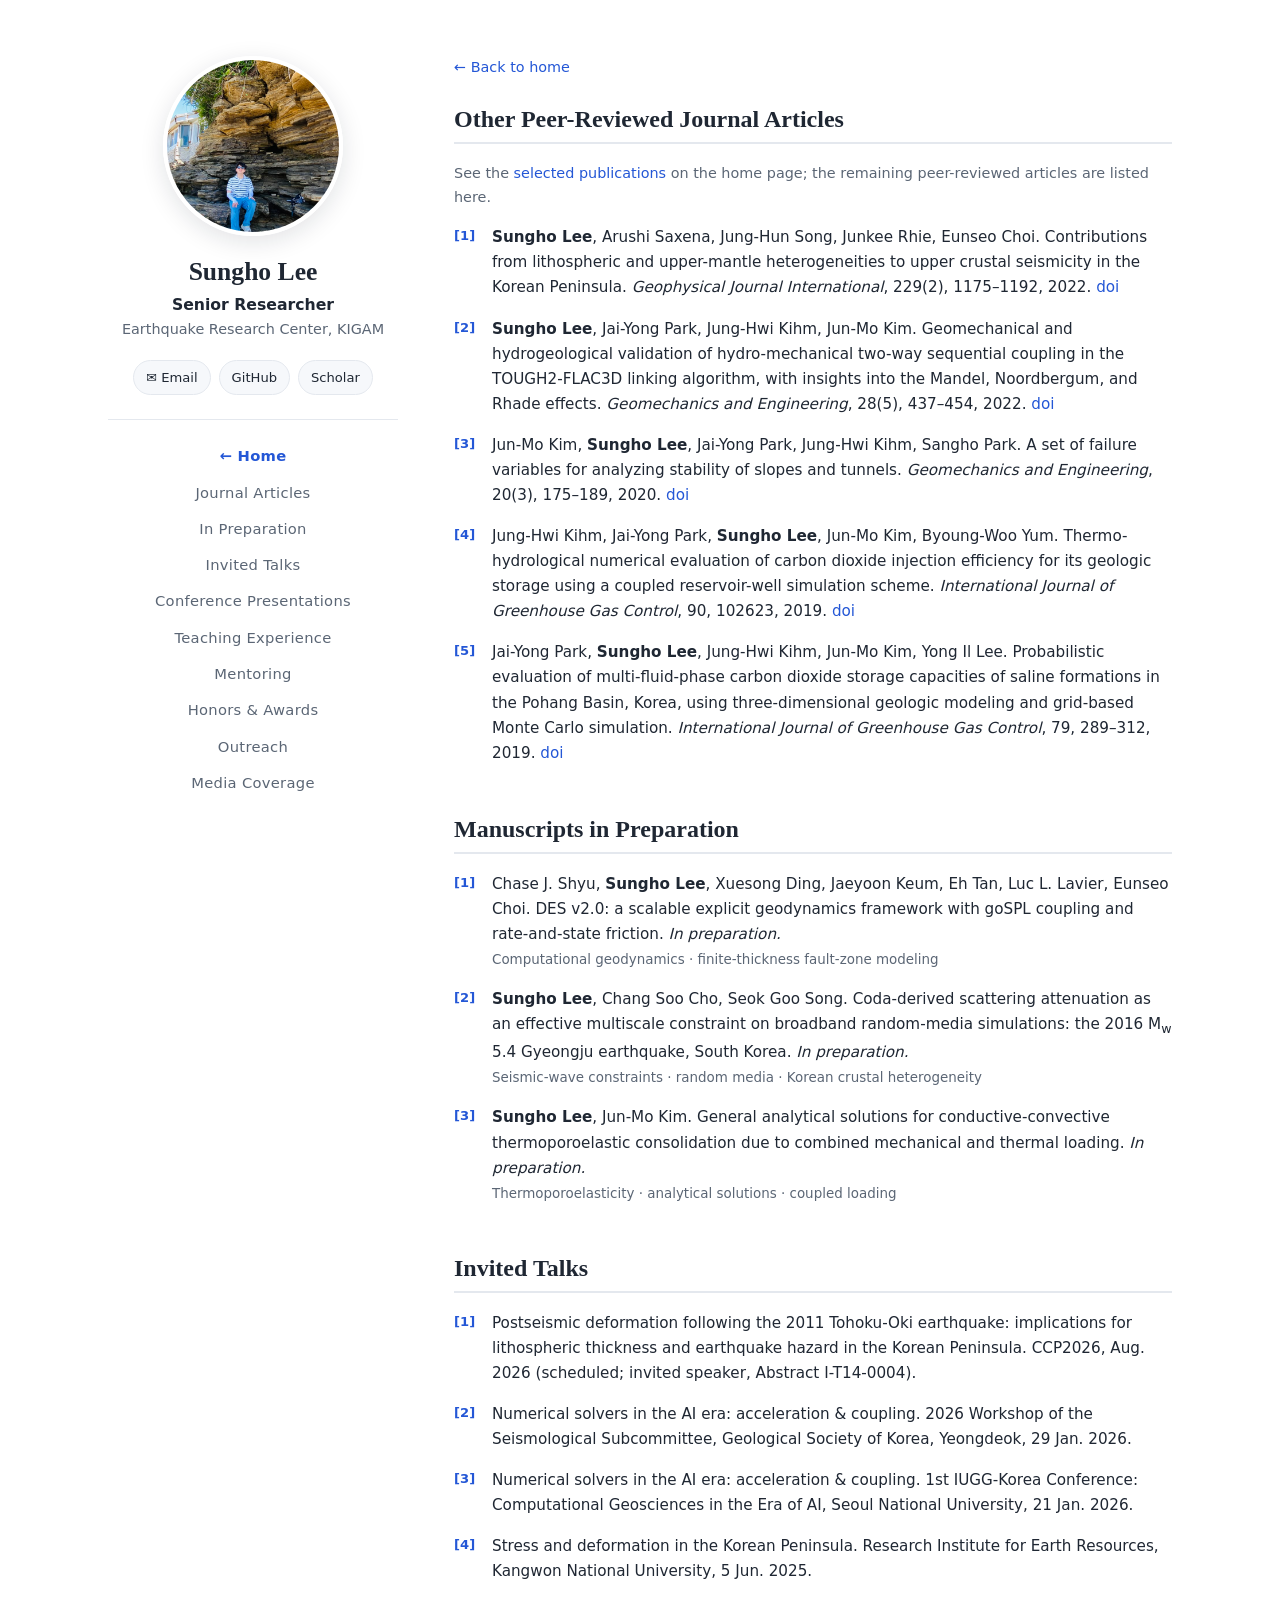
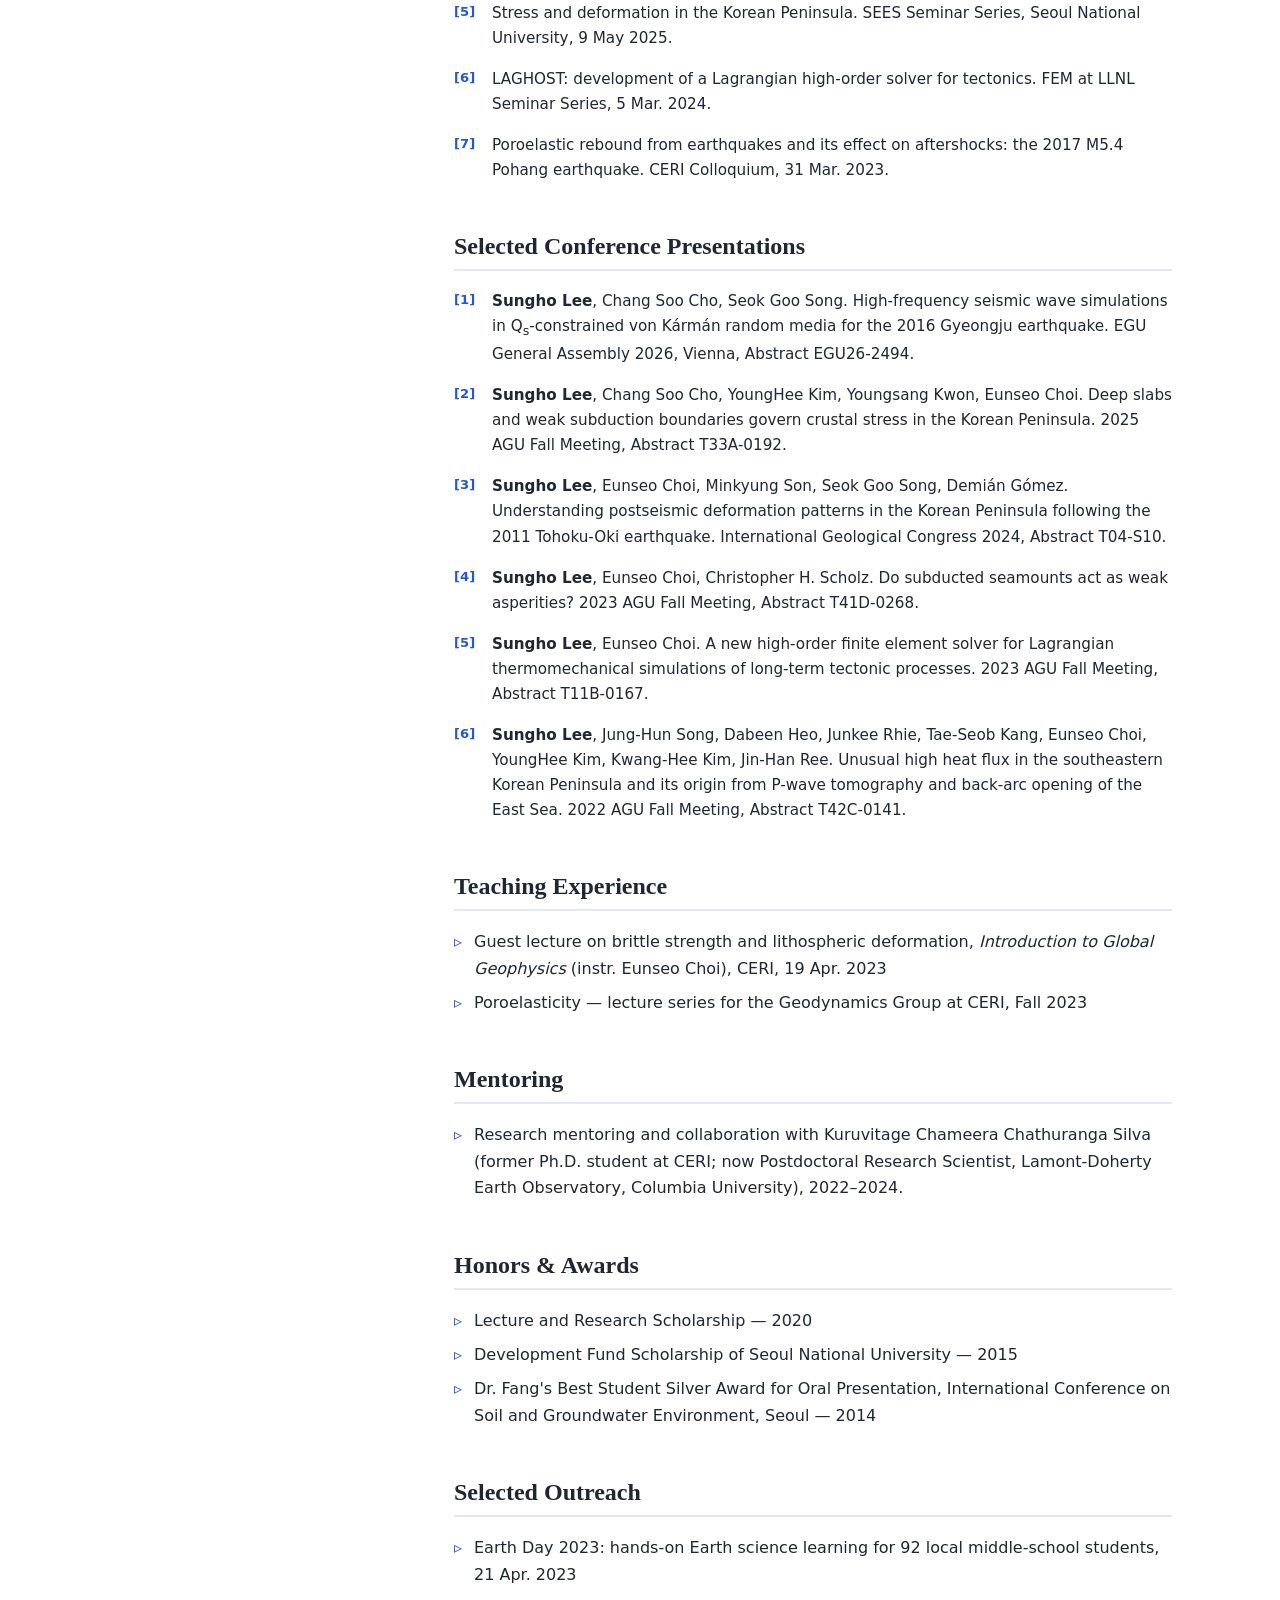
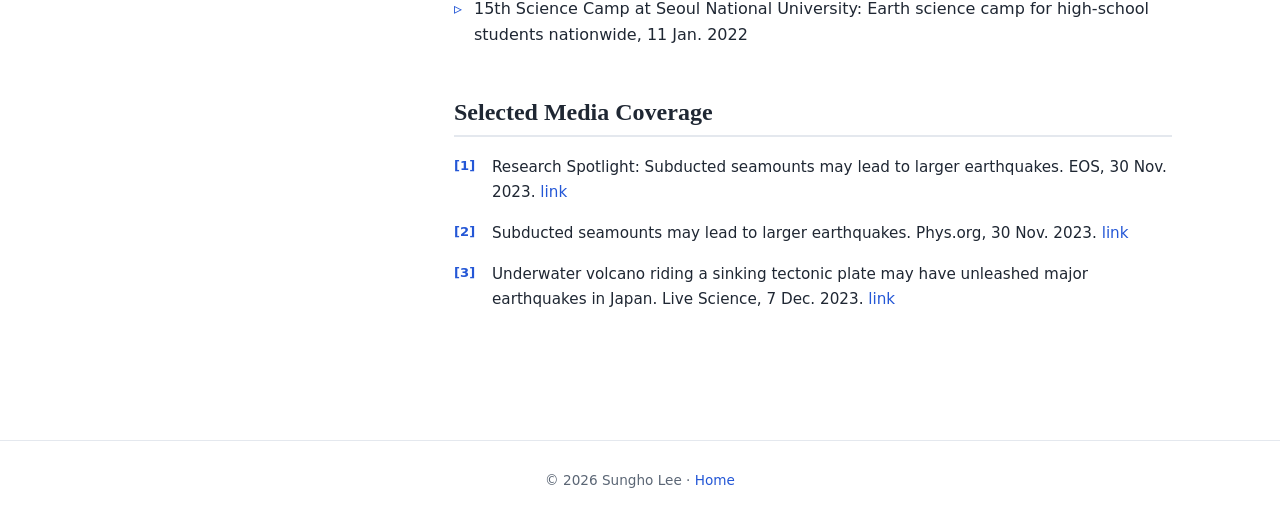
==== more.html @ b55c9ec9 "Personal homepage: two-page structure (Home + Publications/Activities), compressed MP4 highlights, p" ====
<!DOCTYPE html>
<html lang="en">
<head>
  <meta charset="UTF-8" />
  <meta name="viewport" content="width=device-width, initial-scale=1.0" />
  <title>Sungho Lee — Publications, Talks &amp; Activities</title>
  <meta name="description" content="Full publication list, manuscripts in preparation, invited talks, conference presentations, teaching, honors, outreach, and media coverage of Sungho Lee." />
  <link rel="icon" href="data:image/svg+xml,<svg xmlns=%22http://www.w3.org/2000/svg%22 viewBox=%220 0 100 100%22><text y=%22.9em%22 font-size=%2290%22>🌏</text></svg>" />
  <link rel="stylesheet" href="style.css" />
</head>
<body>
  <div class="layout">

    <aside class="sidebar">
      <img class="avatar" src="profile.jpg" alt="Sungho Lee" />
      <h1 class="profile-name">Sungho Lee</h1>
      <div class="profile-title">Senior Researcher</div>
      <div class="profile-affil"><a href="https://www.kigam.re.kr/english/" target="_blank" rel="noopener">Earthquake Research Center, KIGAM</a></div>

      <div class="links">
        <a href="mailto:slee91@kigam.re.kr">✉ Email</a>
        <a href="https://github.com/sungho91" target="_blank" rel="noopener">GitHub</a>
        <a href="https://scholar.google.com/citations?user=&hl=en" target="_blank" rel="noopener">Scholar</a>
      </div>

      <nav class="sidenav">
        <a href="index.html" style="color:var(--accent);font-weight:600">← Home</a>
        <a href="#articles">Journal Articles</a>
        <a href="#inprep">In Preparation</a>
        <a href="#talks">Invited Talks</a>
        <a href="#conf">Conference Presentations</a>
        <a href="#teaching">Teaching Experience</a>
        <a href="#mentoring">Mentoring</a>
        <a href="#honors">Honors &amp; Awards</a>
        <a href="#outreach">Outreach</a>
        <a href="#media">Media Coverage</a>
      </nav>
    </aside>

    <main class="content">
      <p class="note" style="margin-bottom:24px"><a href="index.html">← Back to home</a></p>

      <section class="section" id="articles">
        <h2>Other Peer-Reviewed Journal Articles</h2>
        <p class="note" style="margin-bottom:16px">See the <a href="index.html#publications">selected publications</a> on the home page; the remaining peer-reviewed articles are listed here.</p>
        <ol class="pubs">
          <li><span class="me">Sungho Lee</span>, Arushi Saxena, Jung-Hun Song, Junkee Rhie, Eunseo Choi. Contributions from lithospheric and upper-mantle heterogeneities to upper crustal seismicity in the Korean Peninsula. <span class="jt">Geophysical Journal International</span>, 229(2), 1175–1192, 2022. <a href="https://doi.org/10.1093/gji/ggab527" target="_blank" rel="noopener">doi</a></li>
          <li><span class="me">Sungho Lee</span>, Jai-Yong Park, Jung-Hwi Kihm, Jun-Mo Kim. Geomechanical and hydrogeological validation of hydro-mechanical two-way sequential coupling in the TOUGH2-FLAC3D linking algorithm, with insights into the Mandel, Noordbergum, and Rhade effects. <span class="jt">Geomechanics and Engineering</span>, 28(5), 437–454, 2022. <a href="https://doi.org/10.12989/gae.2022.28.5.437" target="_blank" rel="noopener">doi</a></li>
          <li>Jun-Mo Kim, <span class="me">Sungho Lee</span>, Jai-Yong Park, Jung-Hwi Kihm, Sangho Park. A set of failure variables for analyzing stability of slopes and tunnels. <span class="jt">Geomechanics and Engineering</span>, 20(3), 175–189, 2020. <a href="https://doi.org/10.12989/gae.2020.20.3.175" target="_blank" rel="noopener">doi</a></li>
          <li>Jung-Hwi Kihm, Jai-Yong Park, <span class="me">Sungho Lee</span>, Jun-Mo Kim, Byoung-Woo Yum. Thermo-hydrological numerical evaluation of carbon dioxide injection efficiency for its geologic storage using a coupled reservoir-well simulation scheme. <span class="jt">International Journal of Greenhouse Gas Control</span>, 90, 102623, 2019. <a href="https://doi.org/10.1016/j.ijggc.2019.01.012" target="_blank" rel="noopener">doi</a></li>
          <li>Jai-Yong Park, <span class="me">Sungho Lee</span>, Jung-Hwi Kihm, Jun-Mo Kim, Yong Il Lee. Probabilistic evaluation of multi-fluid-phase carbon dioxide storage capacities of saline formations in the Pohang Basin, Korea, using three-dimensional geologic modeling and grid-based Monte Carlo simulation. <span class="jt">International Journal of Greenhouse Gas Control</span>, 79, 289–312, 2019. <a href="https://doi.org/10.1016/j.ijggc.2018.04.018" target="_blank" rel="noopener">doi</a></li>
        </ol>
      </section>

      <section class="section" id="inprep">
        <h2>Manuscripts in Preparation</h2>
        <ol class="pubs">
          <li>Chase J. Shyu, <span class="me">Sungho Lee</span>, Xuesong Ding, Jaeyoon Keum, Eh Tan, Luc L. Lavier, Eunseo Choi. DES v2.0: a scalable explicit geodynamics framework with goSPL coupling and rate-and-state friction. <span class="jt">In preparation.</span>
            <span class="topic">Computational geodynamics · finite-thickness fault-zone modeling</span></li>
          <li><span class="me">Sungho Lee</span>, Chang Soo Cho, Seok Goo Song. Coda-derived scattering attenuation as an effective multiscale constraint on broadband random-media simulations: the 2016 M<sub>w</sub> 5.4 Gyeongju earthquake, South Korea. <span class="jt">In preparation.</span>
            <span class="topic">Seismic-wave constraints · random media · Korean crustal heterogeneity</span></li>
          <li><span class="me">Sungho Lee</span>, Jun-Mo Kim. General analytical solutions for conductive-convective thermoporoelastic consolidation due to combined mechanical and thermal loading. <span class="jt">In preparation.</span>
            <span class="topic">Thermoporoelasticity · analytical solutions · coupled loading</span></li>
        </ol>
      </section>

      <section class="section" id="talks">
        <h2>Invited Talks</h2>
        <ol class="talks">
          <li>Postseismic deformation following the 2011 Tohoku-Oki earthquake: implications for lithospheric thickness and earthquake hazard in the Korean Peninsula. <span class="jt">CCP2026</span>, Aug. 2026 (scheduled; invited speaker, Abstract I-T14-0004).</li>
          <li>Numerical solvers in the AI era: acceleration &amp; coupling. <span class="jt">2026 Workshop of the Seismological Subcommittee, Geological Society of Korea</span>, Yeongdeok, 29 Jan. 2026.</li>
          <li>Numerical solvers in the AI era: acceleration &amp; coupling. <span class="jt">1st IUGG-Korea Conference: Computational Geosciences in the Era of AI</span>, Seoul National University, 21 Jan. 2026.</li>
          <li>Stress and deformation in the Korean Peninsula. <span class="jt">Research Institute for Earth Resources, Kangwon National University</span>, 5 Jun. 2025.</li>
          <li>Stress and deformation in the Korean Peninsula. <span class="jt">SEES Seminar Series, Seoul National University</span>, 9 May 2025.</li>
          <li>LAGHOST: development of a Lagrangian high-order solver for tectonics. <span class="jt">FEM at LLNL Seminar Series</span>, 5 Mar. 2024.</li>
          <li>Poroelastic rebound from earthquakes and its effect on aftershocks: the 2017 M5.4 Pohang earthquake. <span class="jt">CERI Colloquium</span>, 31 Mar. 2023.</li>
        </ol>
      </section>

      <section class="section" id="conf">
        <h2>Selected Conference Presentations</h2>
        <ol class="talks">
          <li><span class="me">Sungho Lee</span>, Chang Soo Cho, Seok Goo Song. High-frequency seismic wave simulations in Q<sub>s</sub>-constrained von Kármán random media for the 2016 Gyeongju earthquake. <span class="jt">EGU General Assembly 2026</span>, Vienna, Abstract EGU26-2494.</li>
          <li><span class="me">Sungho Lee</span>, Chang Soo Cho, YoungHee Kim, Youngsang Kwon, Eunseo Choi. Deep slabs and weak subduction boundaries govern crustal stress in the Korean Peninsula. <span class="jt">2025 AGU Fall Meeting</span>, Abstract T33A-0192.</li>
          <li><span class="me">Sungho Lee</span>, Eunseo Choi, Minkyung Son, Seok Goo Song, Demián Gómez. Understanding postseismic deformation patterns in the Korean Peninsula following the 2011 Tohoku-Oki earthquake. <span class="jt">International Geological Congress 2024</span>, Abstract T04-S10.</li>
          <li><span class="me">Sungho Lee</span>, Eunseo Choi, Christopher H. Scholz. Do subducted seamounts act as weak asperities? <span class="jt">2023 AGU Fall Meeting</span>, Abstract T41D-0268.</li>
          <li><span class="me">Sungho Lee</span>, Eunseo Choi. A new high-order finite element solver for Lagrangian thermomechanical simulations of long-term tectonic processes. <span class="jt">2023 AGU Fall Meeting</span>, Abstract T11B-0167.</li>
          <li><span class="me">Sungho Lee</span>, Jung-Hun Song, Dabeen Heo, Junkee Rhie, Tae-Seob Kang, Eunseo Choi, YoungHee Kim, Kwang-Hee Kim, Jin-Han Ree. Unusual high heat flux in the southeastern Korean Peninsula and its origin from P-wave tomography and back-arc opening of the East Sea. <span class="jt">2022 AGU Fall Meeting</span>, Abstract T42C-0141.</li>
        </ol>
      </section>

      <section class="section" id="teaching">
        <h2>Teaching Experience</h2>
        <ul class="clean">
          <li>Guest lecture on brittle strength and lithospheric deformation, <i>Introduction to Global Geophysics</i> (instr. Eunseo Choi), CERI, 19 Apr. 2023</li>
          <li>Poroelasticity — lecture series for the Geodynamics Group at CERI, Fall 2023</li>
        </ul>
      </section>

      <section class="section" id="mentoring">
        <h2>Mentoring</h2>
        <ul class="clean">
          <li>Research mentoring and collaboration with Kuruvitage Chameera Chathuranga Silva (former Ph.D. student at CERI; now Postdoctoral Research Scientist, Lamont-Doherty Earth Observatory, Columbia University), 2022–2024.</li>
        </ul>
      </section>

      <section class="section" id="honors">
        <h2>Honors &amp; Awards</h2>
        <ul class="clean">
          <li>Lecture and Research Scholarship — 2020</li>
          <li>Development Fund Scholarship of Seoul National University — 2015</li>
          <li>Dr. Fang's Best Student Silver Award for Oral Presentation, International Conference on Soil and Groundwater Environment, Seoul — 2014</li>
        </ul>
      </section>

      <section class="section" id="outreach">
        <h2>Selected Outreach</h2>
        <ul class="clean">
          <li>Earth Day 2023: hands-on Earth science learning for 92 local middle-school students, 21 Apr. 2023</li>
          <li>15th Science Camp at Seoul National University: Earth science camp for high-school students nationwide, 11 Jan. 2022</li>
        </ul>
      </section>

      <section class="section" id="media">
        <h2>Selected Media Coverage</h2>
        <ol class="talks">
          <li>Research Spotlight: Subducted seamounts may lead to larger earthquakes. <span class="jt">EOS</span>, 30 Nov. 2023. <a href="https://eos.org/research-spotlights/subducted-seamounts-may-lead-to-larger-earthquakes" target="_blank" rel="noopener">link</a></li>
          <li>Subducted seamounts may lead to larger earthquakes. <span class="jt">Phys.org</span>, 30 Nov. 2023. <a href="https://phys.org/news/2023-11-subducted-seamounts-larger-earthquakes.html" target="_blank" rel="noopener">link</a></li>
          <li>Underwater volcano riding a sinking tectonic plate may have unleashed major earthquakes in Japan. <span class="jt">Live Science</span>, 7 Dec. 2023. <a href="https://www.livescience.com/planet-earth/volcanos/underwater-volcano-riding-a-sinking-tectonic-plate-may-have-unleashed-major-earthquakes-in-japan" target="_blank" rel="noopener">link</a></li>
        </ol>
      </section>

    </main>
  </div>

  <footer>© 2026 Sungho Lee · <a href="index.html">Home</a></footer>
</body>
</html>
---- style.css ----
/* ===== Sungho Lee — academic homepage styles ===== */
:root {
  --bg:       #ffffff;
  --bg-soft:  #f6f8fb;
  --text:     #1f2733;
  --muted:    #5b6675;
  --border:   #e4e8ee;
  --accent:   #2457d6;   /* scholarly blue */
  --accent-dk:#1b3fa0;
  --radius:   14px;
  --maxw:     1120px;
  --serif:    Georgia, "Times New Roman", serif;
  --sans:     "Segoe UI", system-ui, -apple-system, Roboto, Helvetica, Arial, sans-serif;
}

* { box-sizing: border-box; margin: 0; padding: 0; }
html { scroll-behavior: smooth; scroll-padding-top: 24px; }
body {
  font-family: var(--sans);
  background: var(--bg);
  color: var(--text);
  line-height: 1.65;
  -webkit-font-smoothing: antialiased;
}
a { color: var(--accent); text-decoration: none; }
a:hover { color: var(--accent-dk); text-decoration: underline; }
h1, h2, h3 { font-family: var(--serif); line-height: 1.25; font-weight: 700; }

/* ---------- Layout: sticky sidebar + content ---------- */
.layout {
  max-width: var(--maxw); margin: 0 auto;
  display: grid; grid-template-columns: 290px 1fr; gap: 56px;
  padding: 56px 28px 80px;
}
.sidebar { position: sticky; top: 40px; align-self: start; text-align: center; }
@media (max-width: 880px) {
  .layout { grid-template-columns: 1fr; gap: 36px; padding: 36px 22px 60px; }
  .sidebar { position: static; }
}

/* ---------- Profile card ---------- */
.avatar {
  width: 180px; height: 180px; border-radius: 50%; margin: 0 auto 20px;
  object-fit: cover; border: 4px solid var(--bg); box-shadow: 0 6px 24px rgba(16,24,40,.12);
  display: flex; align-items: center; justify-content: center;
  background: linear-gradient(135deg, var(--accent), #4f7ce8); color: #fff;
  font-family: var(--serif); font-size: 3.4rem; font-weight: 700; letter-spacing: .02em;
}
.profile-name { font-size: 1.6rem; margin-bottom: 4px; }
.profile-title { color: var(--text); font-weight: 600; font-size: .98rem; }
.profile-affil { color: var(--muted); font-size: .9rem; margin-bottom: 18px; }
.profile-affil a { color: var(--muted); }

.links { display: flex; flex-wrap: wrap; gap: 8px; justify-content: center; margin-bottom: 24px; }
.links a {
  font-size: .82rem; color: var(--text); border: 1px solid var(--border);
  padding: 6px 12px; border-radius: 999px; background: var(--bg-soft); text-decoration: none;
}
.links a:hover { border-color: var(--accent); color: var(--accent); }

.sidenav { border-top: 1px solid var(--border); padding-top: 18px; }
.sidenav a {
  display: block; color: var(--muted); font-size: .92rem; padding: 6px 0;
  text-decoration: none; letter-spacing: .02em;
}
.sidenav a:hover { color: var(--accent); }
@media (max-width: 880px) { .sidenav { display: none; } }

/* ---------- Content ---------- */
.content { min-width: 0; }
.section { margin-bottom: 48px; }
.section h2 {
  font-size: 1.5rem; color: var(--text); margin-bottom: 18px;
  padding-bottom: 8px; border-bottom: 2px solid var(--border);
}
.section h2 .tag { font-family: var(--sans); font-size: .7rem; color: var(--accent);
  font-weight: 700; letter-spacing: .12em; text-transform: uppercase; vertical-align: middle; margin-left: 10px; }
.section p { margin-bottom: 14px; }
.section p:last-child { margin-bottom: 0; }

.lead { color: var(--muted); }

ul.clean { list-style: none; }
ul.clean li { position: relative; padding-left: 20px; margin-bottom: 8px; }
ul.clean li::before { content: "▹"; position: absolute; left: 0; color: var(--accent); }
ul.clean li b { color: var(--text); }

/* timeline (education / appointments) */
.entry { margin-bottom: 16px; }
.entry .row { display: flex; justify-content: space-between; gap: 16px; flex-wrap: wrap; }
.entry .role { font-weight: 700; }
.entry .date { color: var(--muted); font-size: .88rem; white-space: nowrap; }
.entry .org { color: var(--muted); font-size: .94rem; }
.entry .org a { color: var(--muted); }
.entry .meta { color: var(--muted); font-size: .9rem; font-style: italic; }

/* publication / talk lists */
ol.pubs, ol.talks { list-style: none; counter-reset: item; }
ol.pubs > li, ol.talks > li {
  position: relative; padding-left: 38px; margin-bottom: 16px; font-size: .95rem;
}
ol.pubs > li::before, ol.talks > li::before {
  counter-increment: item; content: "[" counter(item) "]";
  position: absolute; left: 0; top: 0; color: var(--accent); font-size: .82rem; font-weight: 700;
}
.pubs .me, .talks .me { font-weight: 700; color: var(--text); }
.pubs .jt { font-style: italic; }
.pubs .topic { display: block; color: var(--muted); font-size: .84rem; margin-top: 2px; }

.note { color: var(--muted); font-size: .9rem; }

/* media (videos / figures) */
.media-grid { display: grid; grid-template-columns: 1fr 1fr; gap: 18px; margin-top: 24px; }
@media (max-width: 700px) { .media-grid { grid-template-columns: 1fr; } }
figure.media { margin: 0; border: 1px solid var(--border); border-radius: var(--radius); overflow: hidden; background: #0b1020; }
figure.media video, figure.media img { width: 100%; display: block; }
figure.media figcaption { padding: 11px 14px; color: var(--muted); font-size: .85rem; background: var(--bg); }

/* CV page specifics */
.cv-actions { display: flex; gap: 10px; flex-wrap: wrap; margin-bottom: 28px; }
.btn {
  display: inline-block; font-size: .88rem; font-weight: 600; padding: 9px 16px;
  border-radius: 10px; text-decoration: none; border: 1px solid var(--border);
}
.btn-primary { background: var(--accent); color: #fff; border-color: var(--accent); }
.btn-primary:hover { background: var(--accent-dk); color: #fff; text-decoration: none; }
.btn-ghost { background: var(--bg-soft); color: var(--text); }
.btn-ghost:hover { border-color: var(--accent); color: var(--accent); text-decoration: none; }

footer {
  border-top: 1px solid var(--border); padding: 28px;
  text-align: center; color: var(--muted); font-size: .85rem;
}
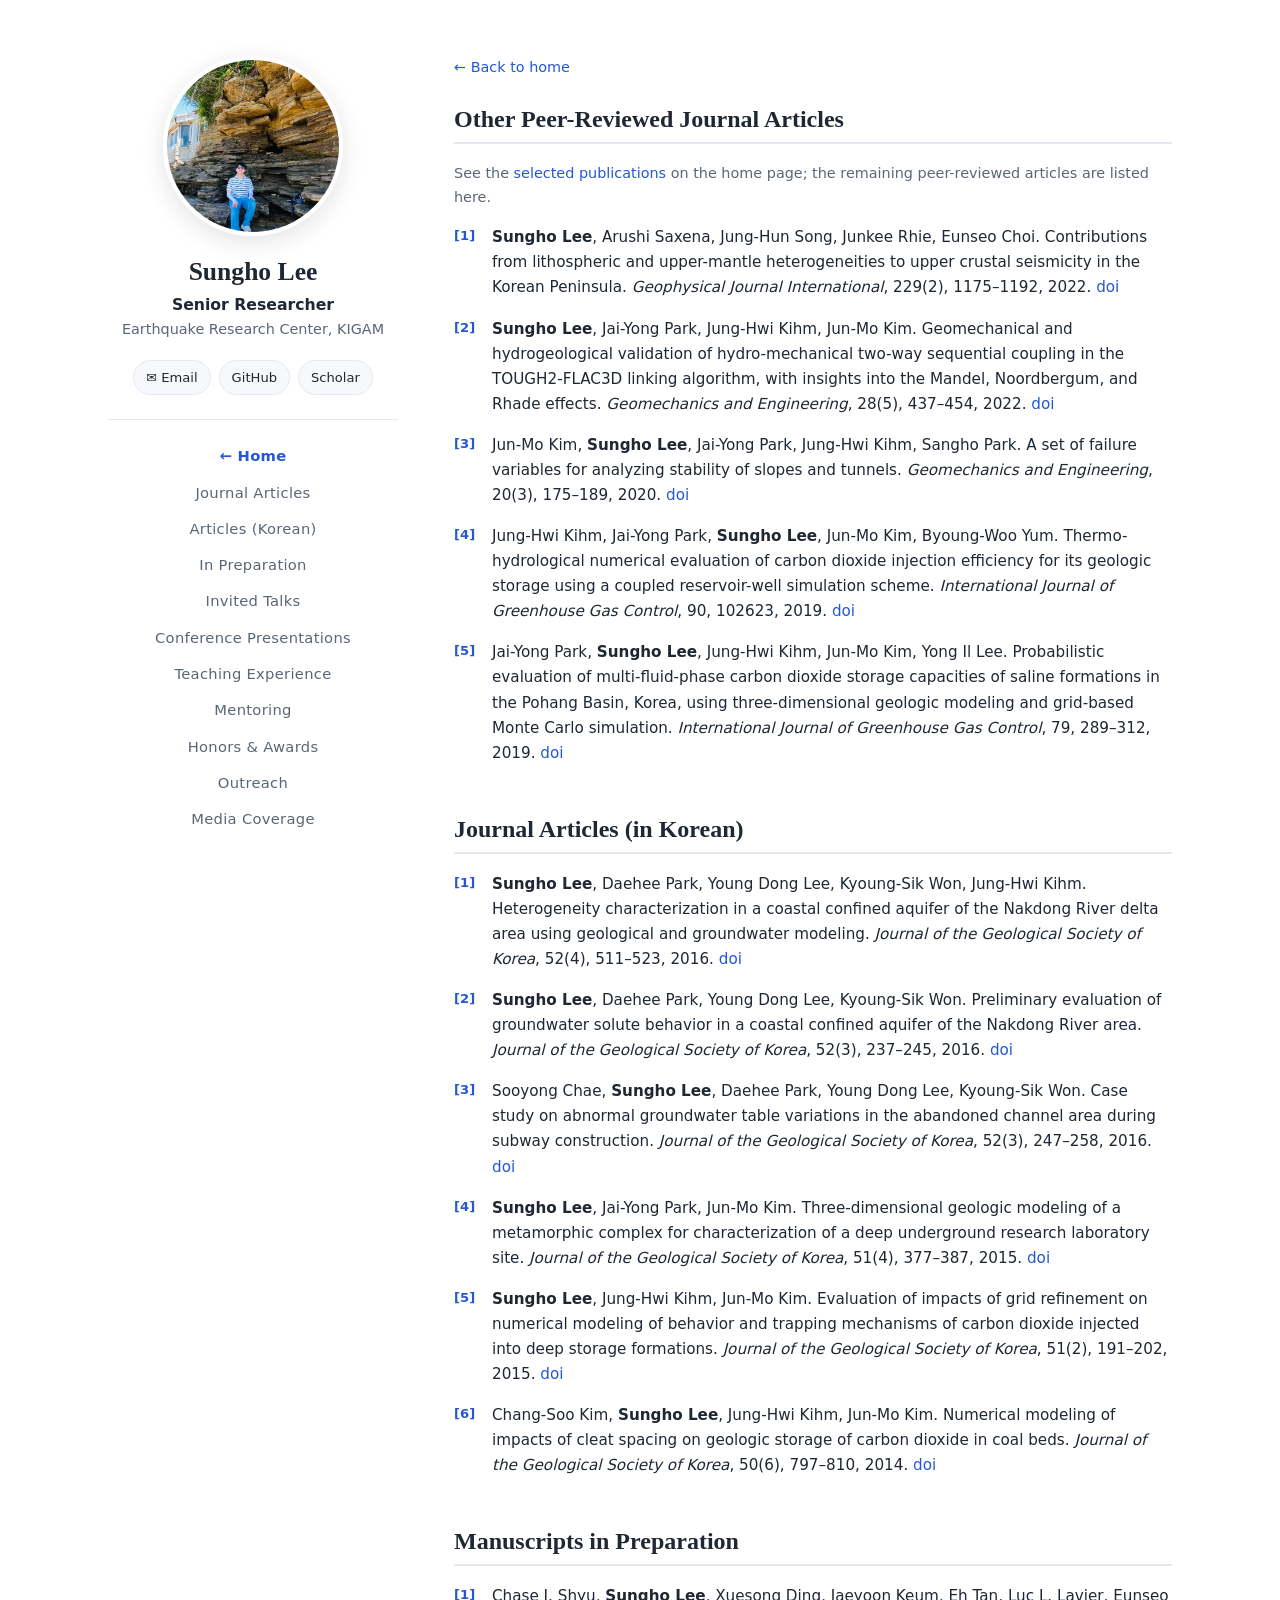
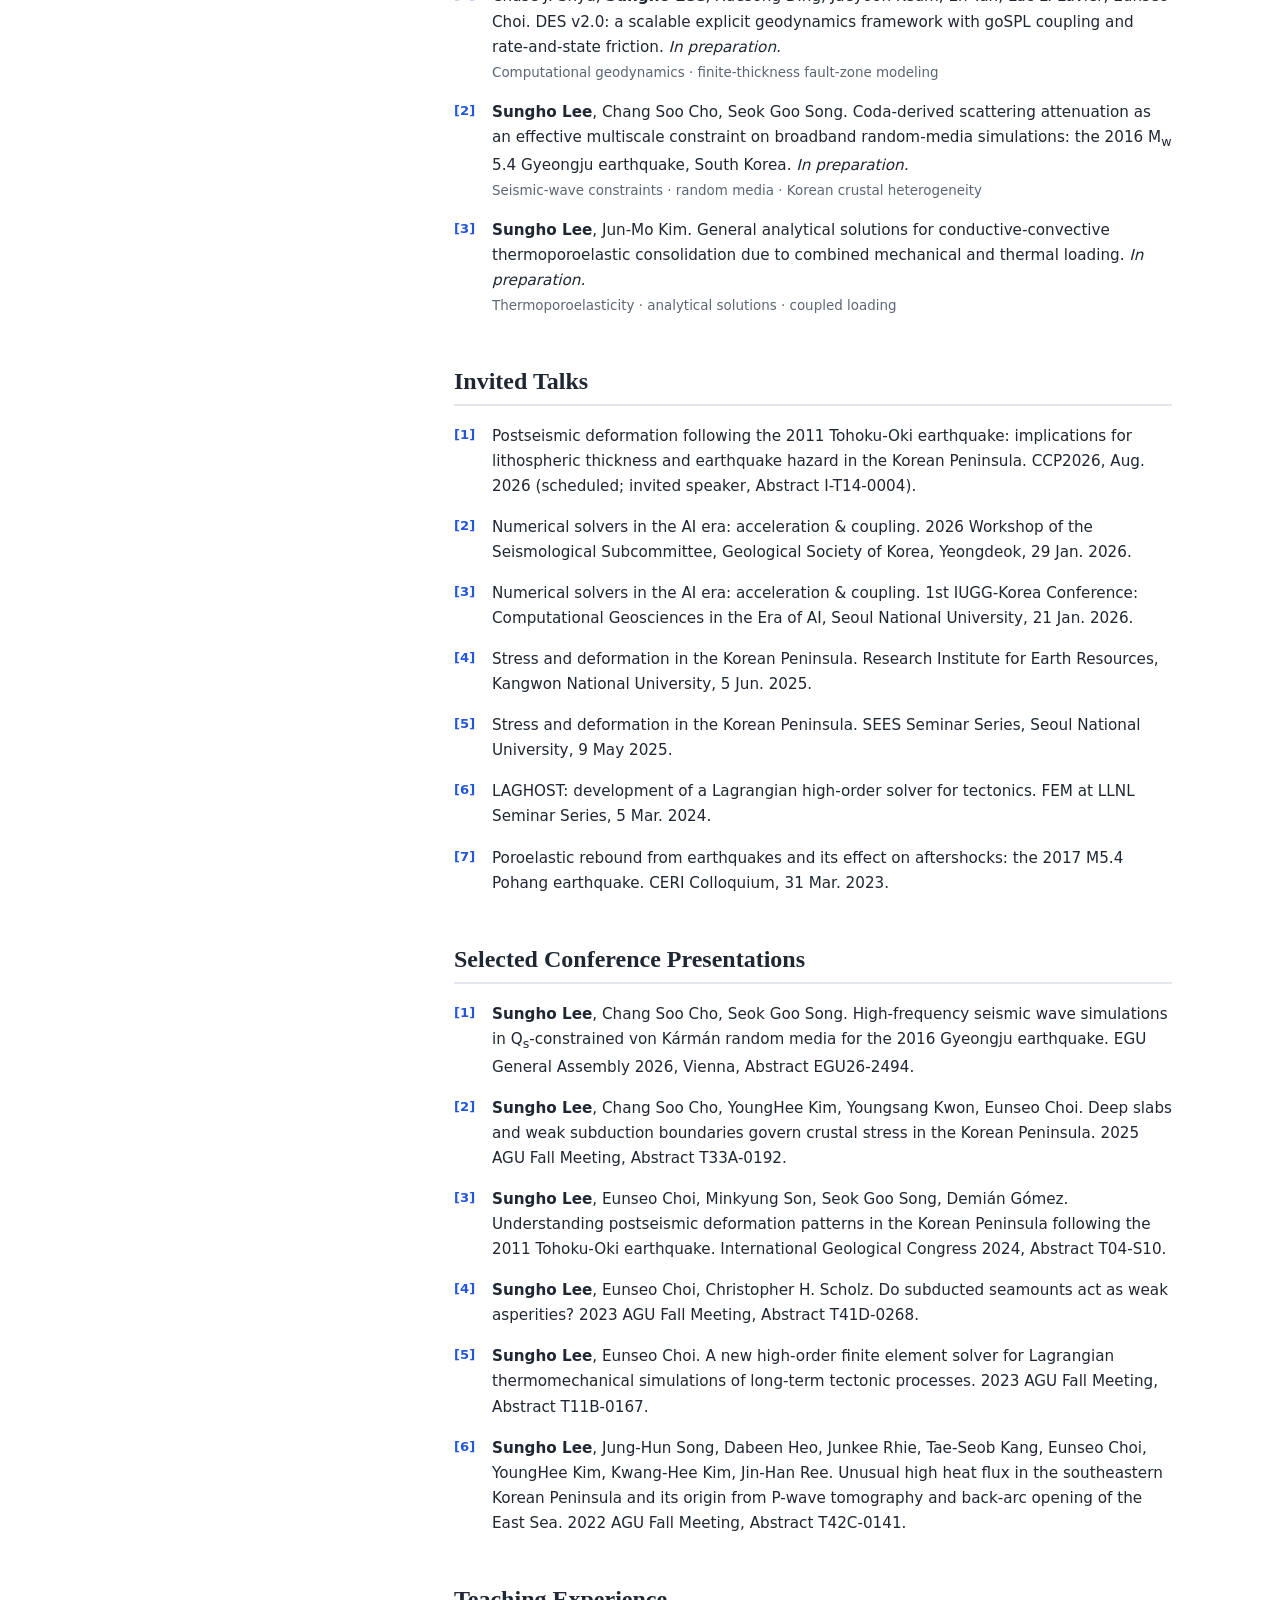
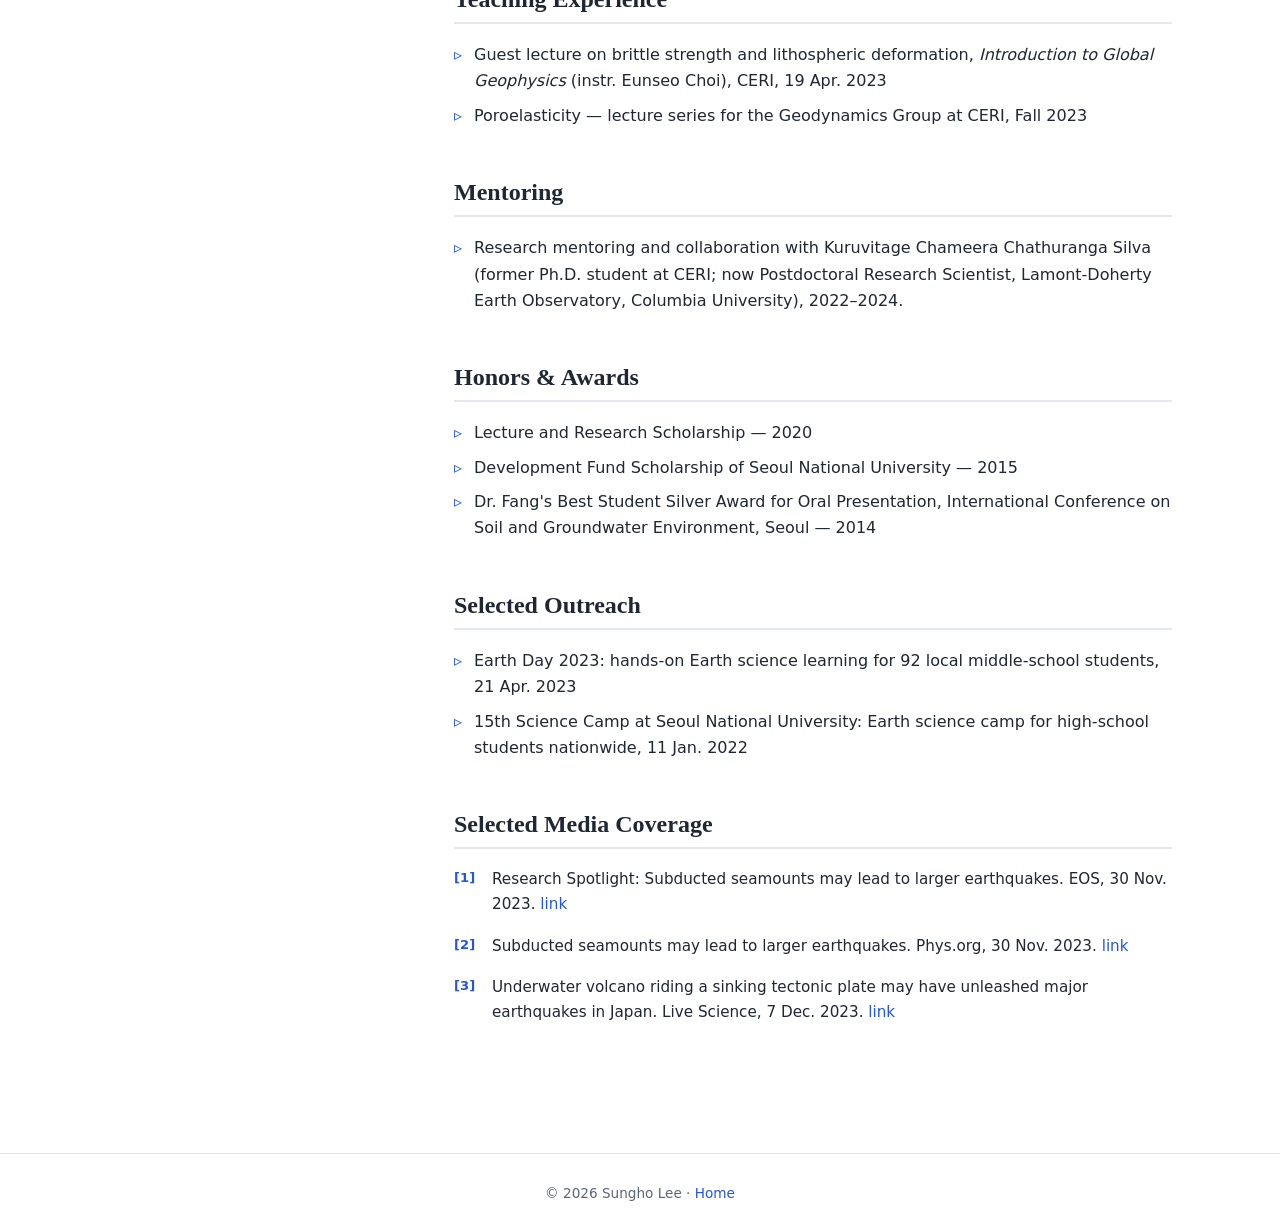
==== commit 35258fcb: "Videos full-width (fix dark gap); de-emphasize LAGHOST + link to GeoFLAC/Laghost; KIGAM map in Conta" ====
--- a/more.html
+++ b/more.html
@@ -26,6 +26,7 @@
       <nav class="sidenav">
         <a href="index.html" style="color:var(--accent);font-weight:600">← Home</a>
         <a href="#articles">Journal Articles</a>
+        <a href="#articles-kr">Articles (Korean)</a>
         <a href="#inprep">In Preparation</a>
         <a href="#talks">Invited Talks</a>
         <a href="#conf">Conference Presentations</a>
@@ -49,6 +50,18 @@
           <li>Jun-Mo Kim, <span class="me">Sungho Lee</span>, Jai-Yong Park, Jung-Hwi Kihm, Sangho Park. A set of failure variables for analyzing stability of slopes and tunnels. <span class="jt">Geomechanics and Engineering</span>, 20(3), 175–189, 2020. <a href="https://doi.org/10.12989/gae.2020.20.3.175" target="_blank" rel="noopener">doi</a></li>
           <li>Jung-Hwi Kihm, Jai-Yong Park, <span class="me">Sungho Lee</span>, Jun-Mo Kim, Byoung-Woo Yum. Thermo-hydrological numerical evaluation of carbon dioxide injection efficiency for its geologic storage using a coupled reservoir-well simulation scheme. <span class="jt">International Journal of Greenhouse Gas Control</span>, 90, 102623, 2019. <a href="https://doi.org/10.1016/j.ijggc.2019.01.012" target="_blank" rel="noopener">doi</a></li>
           <li>Jai-Yong Park, <span class="me">Sungho Lee</span>, Jung-Hwi Kihm, Jun-Mo Kim, Yong Il Lee. Probabilistic evaluation of multi-fluid-phase carbon dioxide storage capacities of saline formations in the Pohang Basin, Korea, using three-dimensional geologic modeling and grid-based Monte Carlo simulation. <span class="jt">International Journal of Greenhouse Gas Control</span>, 79, 289–312, 2019. <a href="https://doi.org/10.1016/j.ijggc.2018.04.018" target="_blank" rel="noopener">doi</a></li>
+        </ol>
+      </section>
+
+      <section class="section" id="articles-kr">
+        <h2>Journal Articles (in Korean)</h2>
+        <ol class="pubs">
+          <li><span class="me">Sungho Lee</span>, Daehee Park, Young Dong Lee, Kyoung-Sik Won, Jung-Hwi Kihm. Heterogeneity characterization in a coastal confined aquifer of the Nakdong River delta area using geological and groundwater modeling. <span class="jt">Journal of the Geological Society of Korea</span>, 52(4), 511–523, 2016. <a href="https://doi.org/10.14770/jgsk.2016.52.4.511" target="_blank" rel="noopener">doi</a></li>
+          <li><span class="me">Sungho Lee</span>, Daehee Park, Young Dong Lee, Kyoung-Sik Won. Preliminary evaluation of groundwater solute behavior in a coastal confined aquifer of the Nakdong River area. <span class="jt">Journal of the Geological Society of Korea</span>, 52(3), 237–245, 2016. <a href="https://doi.org/10.14770/jgsk.2016.52.3.237" target="_blank" rel="noopener">doi</a></li>
+          <li>Sooyong Chae, <span class="me">Sungho Lee</span>, Daehee Park, Young Dong Lee, Kyoung-Sik Won. Case study on abnormal groundwater table variations in the abandoned channel area during subway construction. <span class="jt">Journal of the Geological Society of Korea</span>, 52(3), 247–258, 2016. <a href="https://doi.org/10.14770/jgsk.2016.52.3.247" target="_blank" rel="noopener">doi</a></li>
+          <li><span class="me">Sungho Lee</span>, Jai-Yong Park, Jun-Mo Kim. Three-dimensional geologic modeling of a metamorphic complex for characterization of a deep underground research laboratory site. <span class="jt">Journal of the Geological Society of Korea</span>, 51(4), 377–387, 2015. <a href="https://doi.org/10.14770/jgsk.2015.51.4.377" target="_blank" rel="noopener">doi</a></li>
+          <li><span class="me">Sungho Lee</span>, Jung-Hwi Kihm, Jun-Mo Kim. Evaluation of impacts of grid refinement on numerical modeling of behavior and trapping mechanisms of carbon dioxide injected into deep storage formations. <span class="jt">Journal of the Geological Society of Korea</span>, 51(2), 191–202, 2015. <a href="https://doi.org/10.14770/jgsk.2015.51.2.191" target="_blank" rel="noopener">doi</a></li>
+          <li>Chang-Soo Kim, <span class="me">Sungho Lee</span>, Jung-Hwi Kihm, Jun-Mo Kim. Numerical modeling of impacts of cleat spacing on geologic storage of carbon dioxide in coal beds. <span class="jt">Journal of the Geological Society of Korea</span>, 50(6), 797–810, 2014. <a href="https://doi.org/10.14770/jgsk.2014.50.6.797" target="_blank" rel="noopener">doi</a></li>
         </ol>
       </section>
 
--- a/style.css
+++ b/style.css
@@ -109,12 +109,11 @@
 
 .note { color: var(--muted); font-size: .9rem; }
 
-/* media (videos / figures) */
-.media-grid { display: grid; grid-template-columns: 1fr 1fr; gap: 18px; margin-top: 24px; }
-@media (max-width: 700px) { .media-grid { grid-template-columns: 1fr; } }
-figure.media { margin: 0; border: 1px solid var(--border); border-radius: var(--radius); overflow: hidden; background: #0b1020; }
+/* media (videos / figures) — one per row so they're large */
+.media-grid { display: grid; grid-template-columns: 1fr; gap: 22px; margin-top: 24px; }
+figure.media { margin: 0; border: 1px solid var(--border); border-radius: var(--radius); overflow: hidden; background: var(--bg); }
 figure.media video, figure.media img { width: 100%; display: block; }
-figure.media figcaption { padding: 11px 14px; color: var(--muted); font-size: .85rem; background: var(--bg); }
+figure.media figcaption { padding: 12px 16px; color: var(--muted); font-size: .88rem; background: var(--bg); }
 
 /* CV page specifics */
 .cv-actions { display: flex; gap: 10px; flex-wrap: wrap; margin-bottom: 28px; }
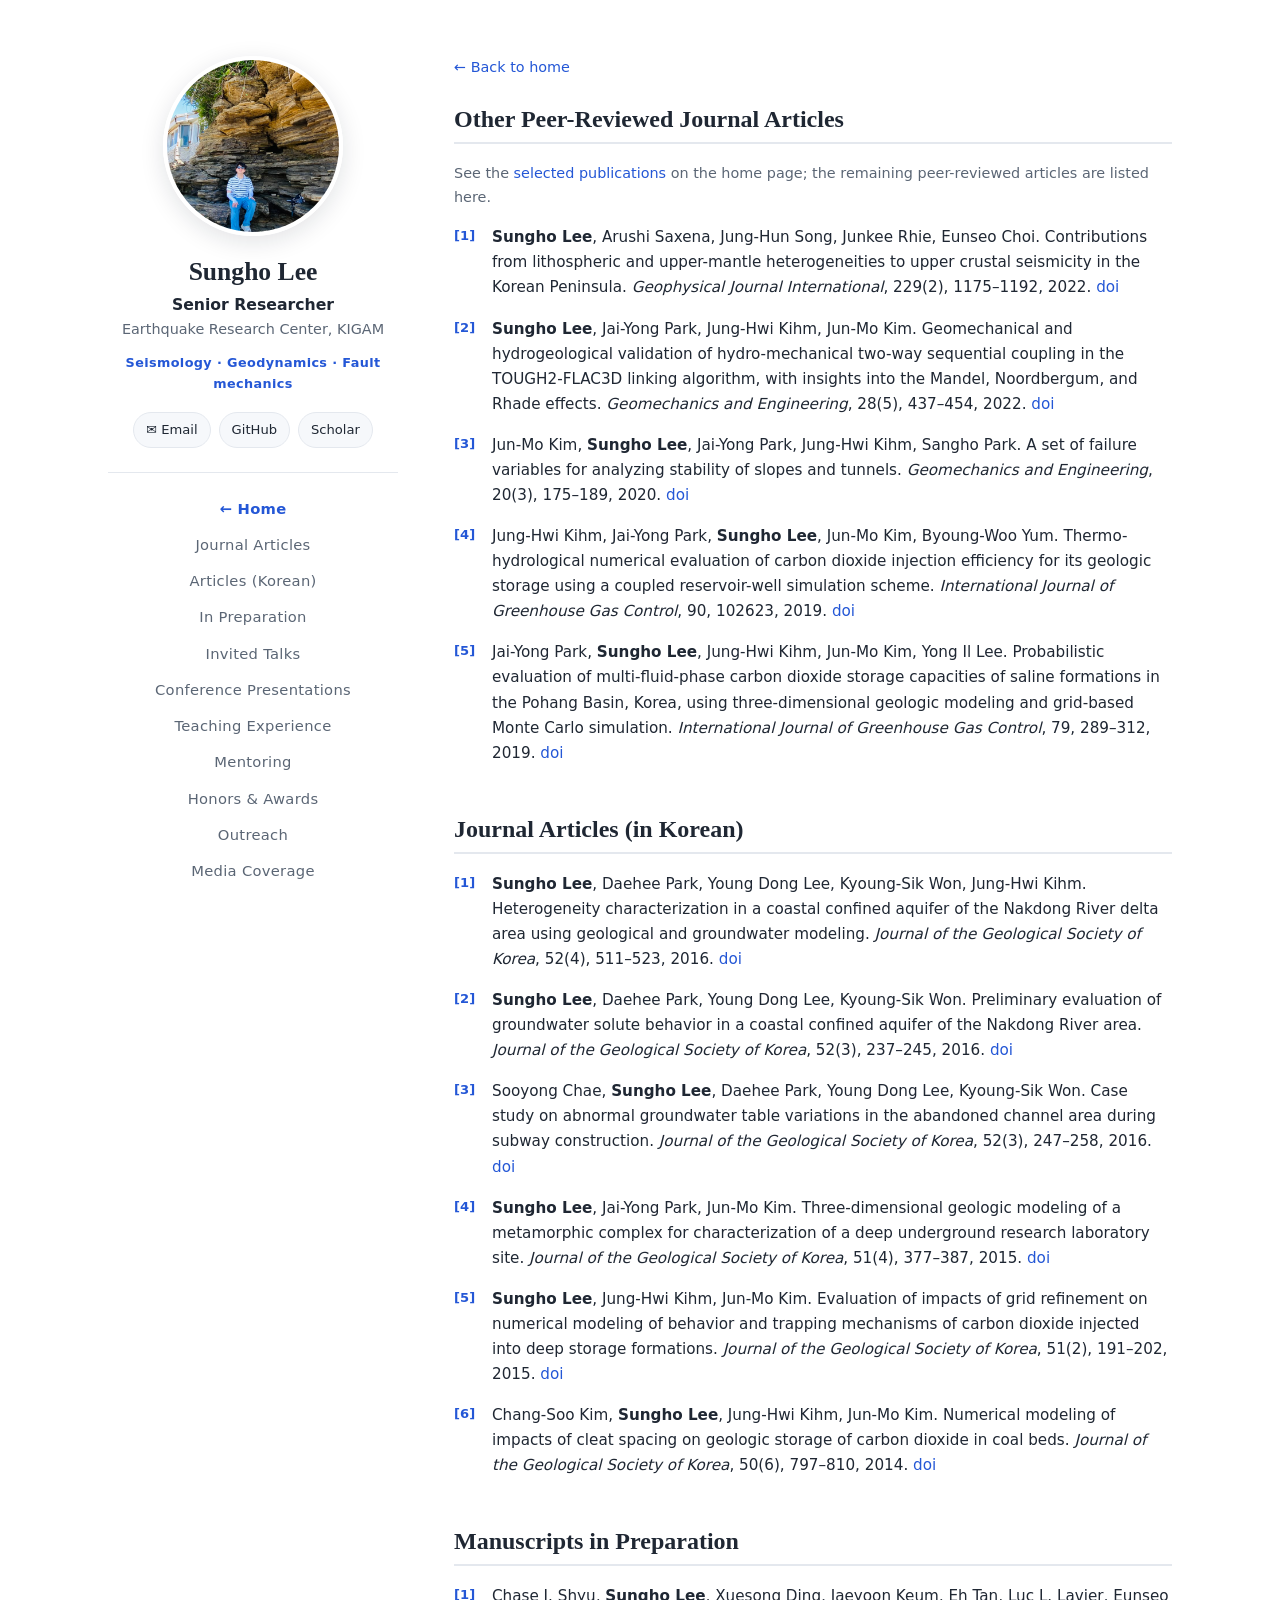
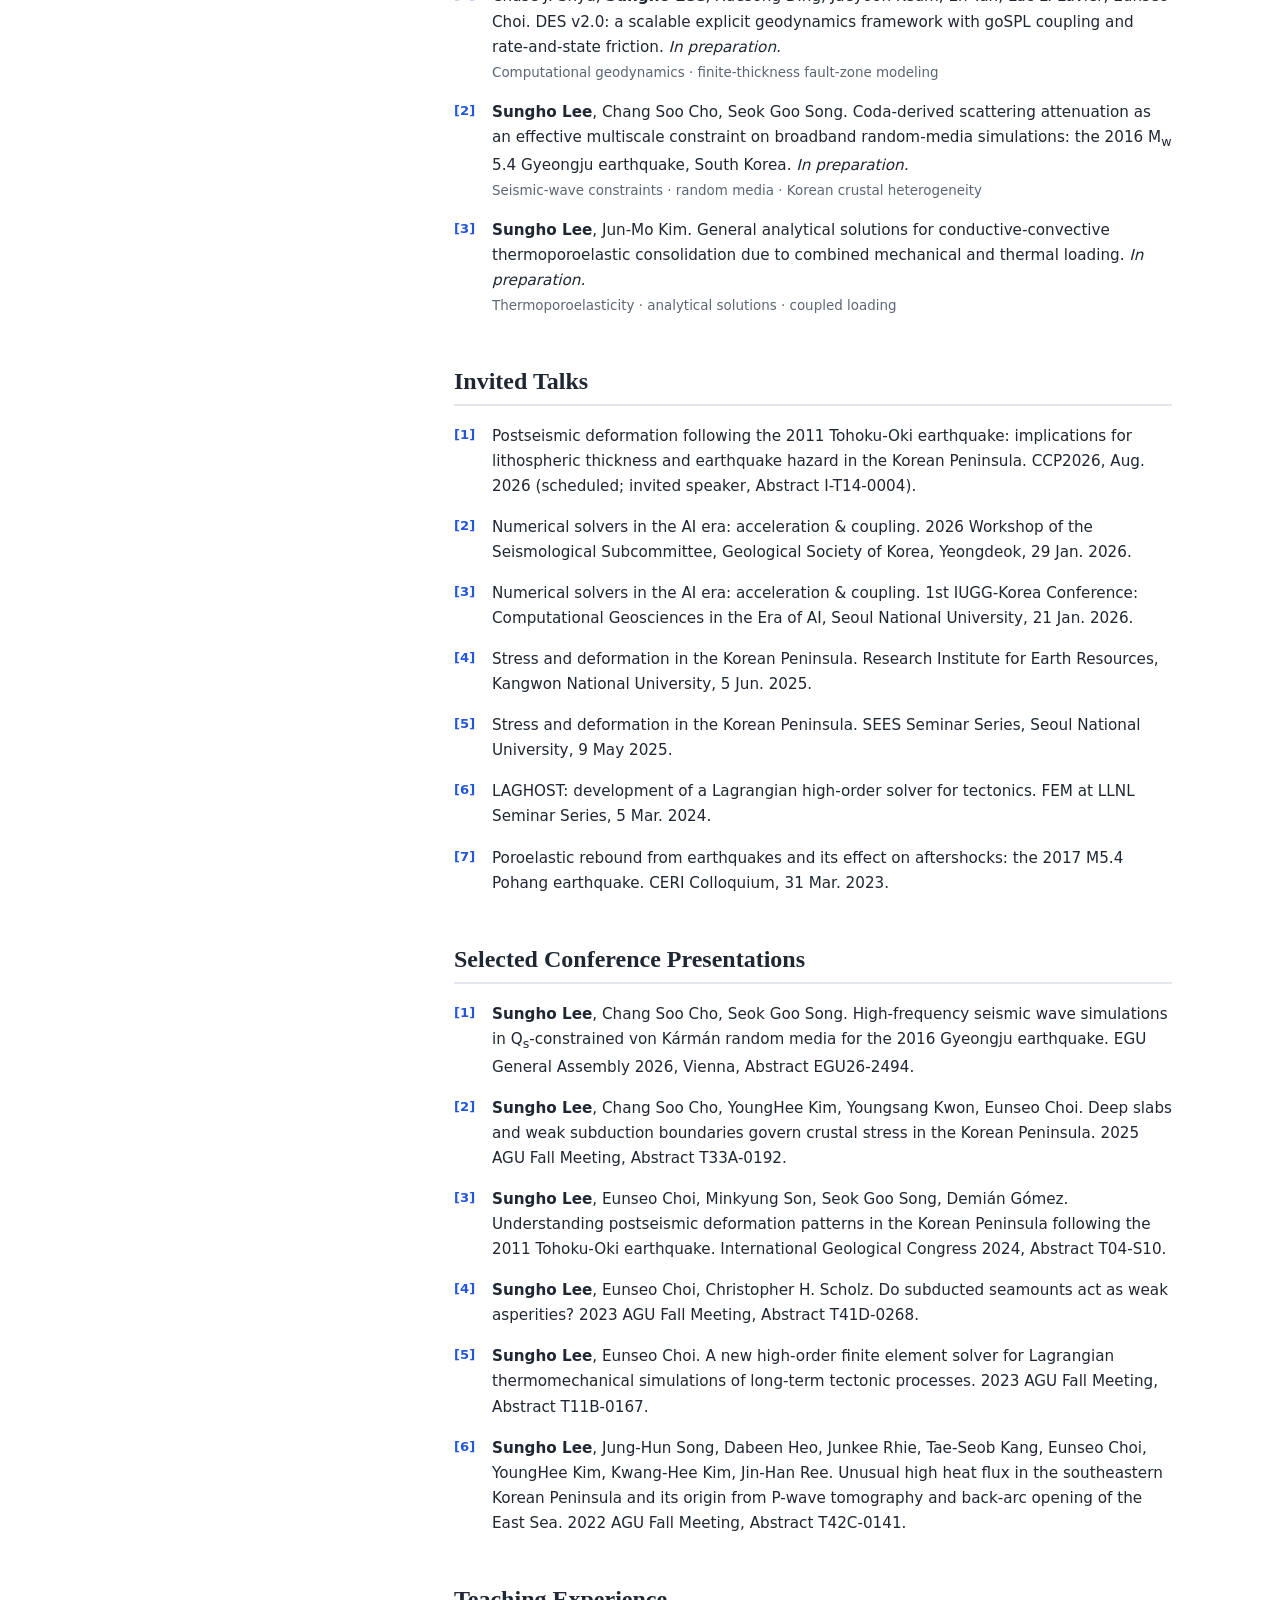
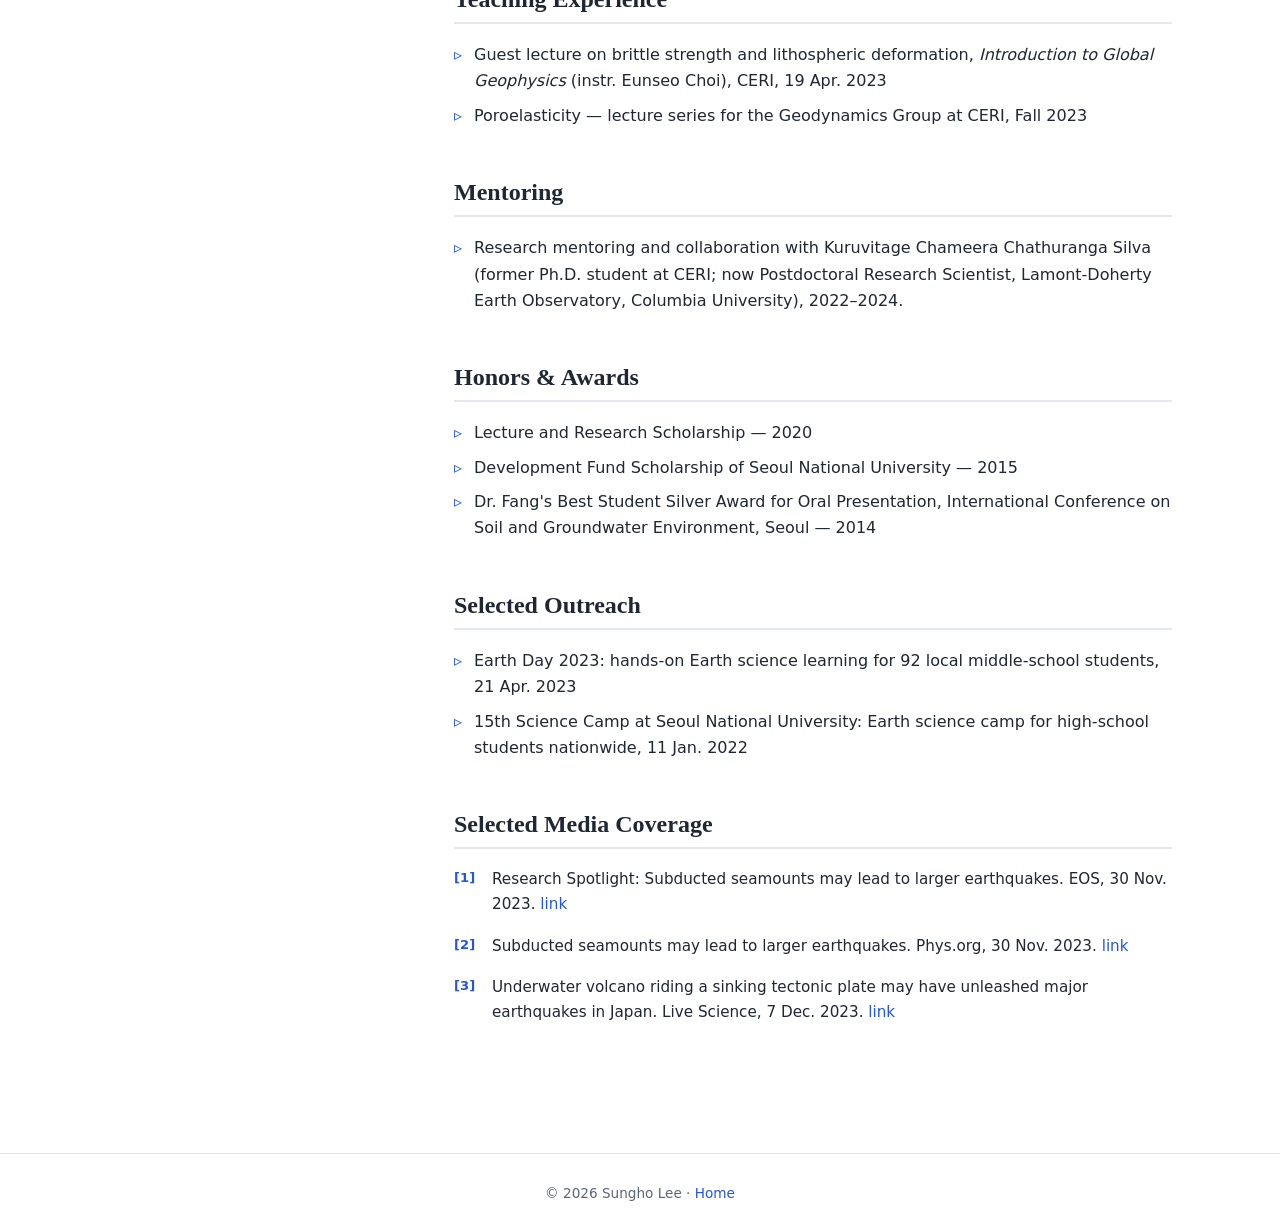
==== commit 7ef963c9: "Add research identity tagline + Research Directions (3 thrusts); set Google Scholar link" ====
--- a/more.html
+++ b/more.html
@@ -16,11 +16,12 @@
       <h1 class="profile-name">Sungho Lee</h1>
       <div class="profile-title">Senior Researcher</div>
       <div class="profile-affil"><a href="https://www.kigam.re.kr/english/" target="_blank" rel="noopener">Earthquake Research Center, KIGAM</a></div>
+      <div class="profile-tagline">Seismology · Geodynamics · Fault mechanics</div>
 
       <div class="links">
         <a href="mailto:slee91@kigam.re.kr">✉ Email</a>
         <a href="https://github.com/sungho91" target="_blank" rel="noopener">GitHub</a>
-        <a href="https://scholar.google.com/citations?user=&hl=en" target="_blank" rel="noopener">Scholar</a>
+        <a href="https://scholar.google.com/citations?user=3HC6mL4AAAAJ&hl=en" target="_blank" rel="noopener">Scholar</a>
       </div>
 
       <nav class="sidenav">
--- a/style.css
+++ b/style.css
@@ -48,8 +48,9 @@
 }
 .profile-name { font-size: 1.6rem; margin-bottom: 4px; }
 .profile-title { color: var(--text); font-weight: 600; font-size: .98rem; }
-.profile-affil { color: var(--muted); font-size: .9rem; margin-bottom: 18px; }
+.profile-affil { color: var(--muted); font-size: .9rem; margin-bottom: 10px; }
 .profile-affil a { color: var(--muted); }
+.profile-tagline { color: var(--accent); font-size: .8rem; font-weight: 700; letter-spacing: .03em; margin-bottom: 18px; }
 
 .links { display: flex; flex-wrap: wrap; gap: 8px; justify-content: center; margin-bottom: 24px; }
 .links a {
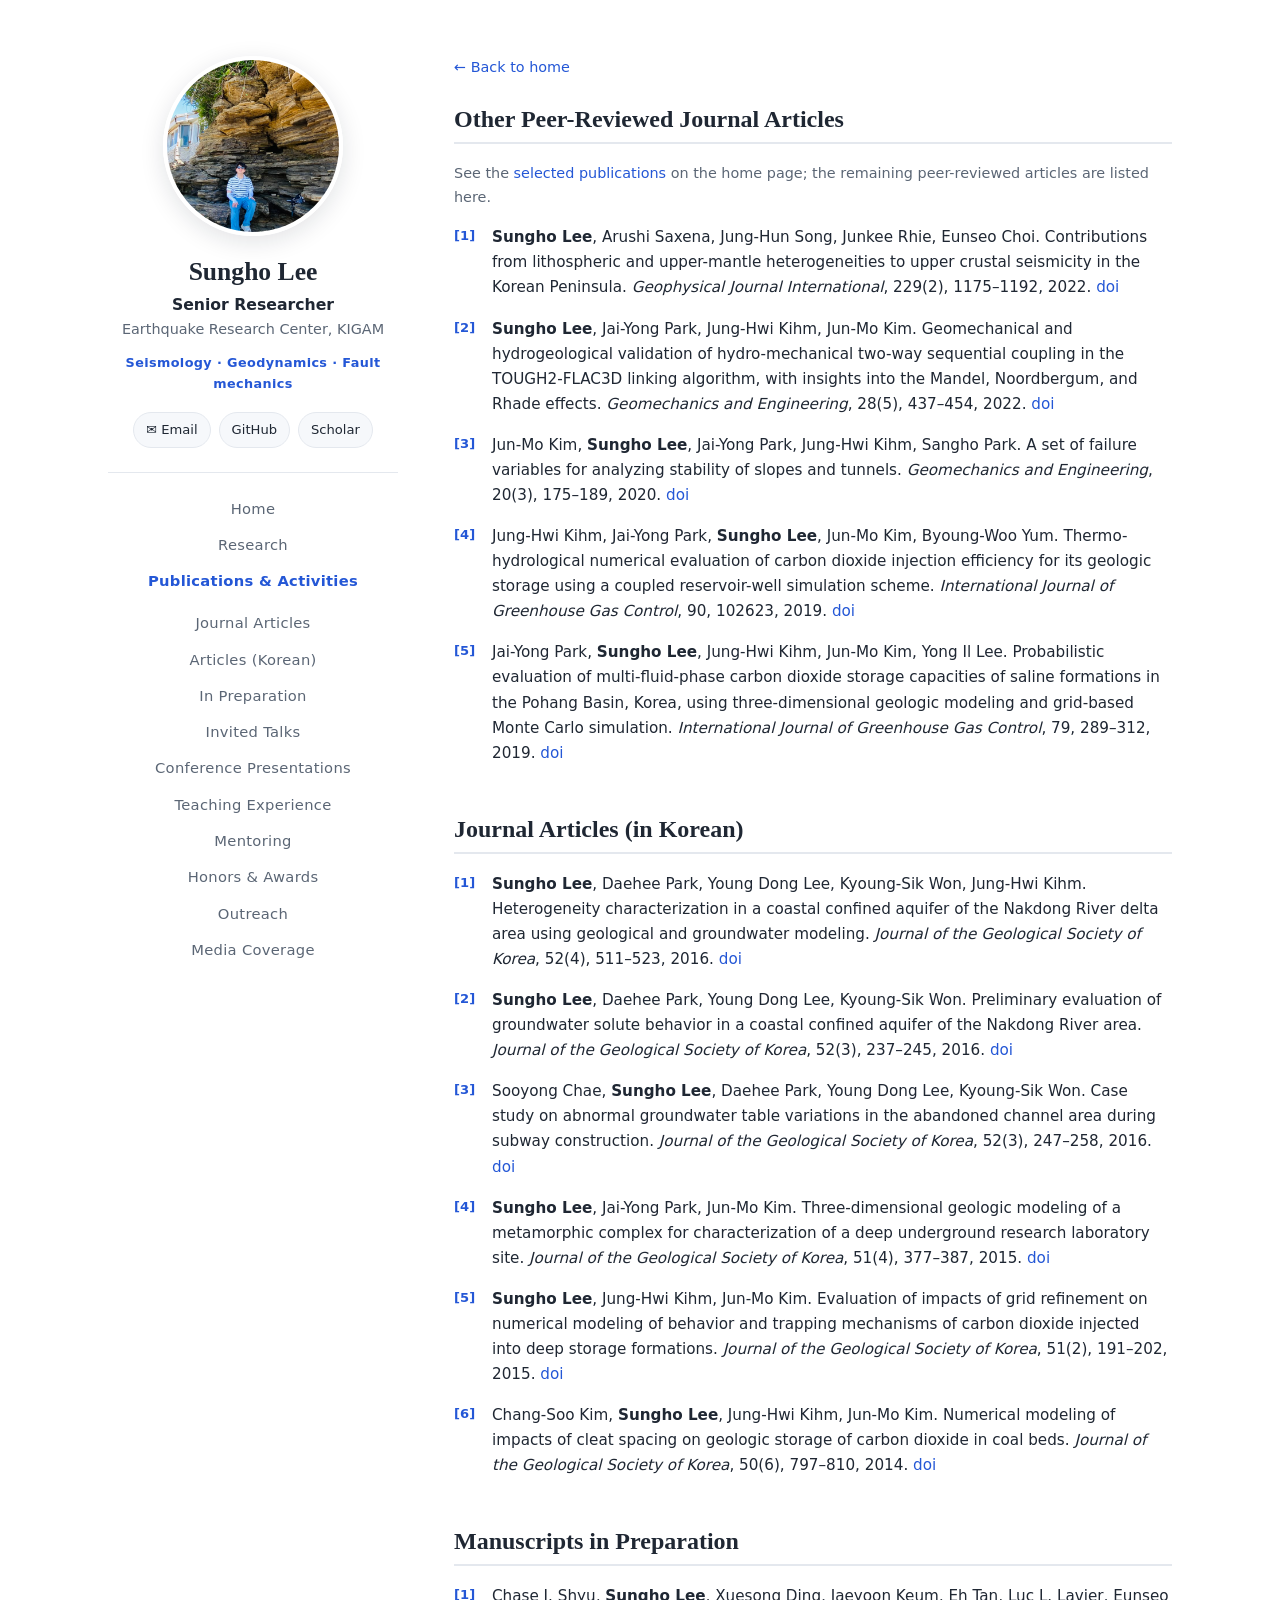
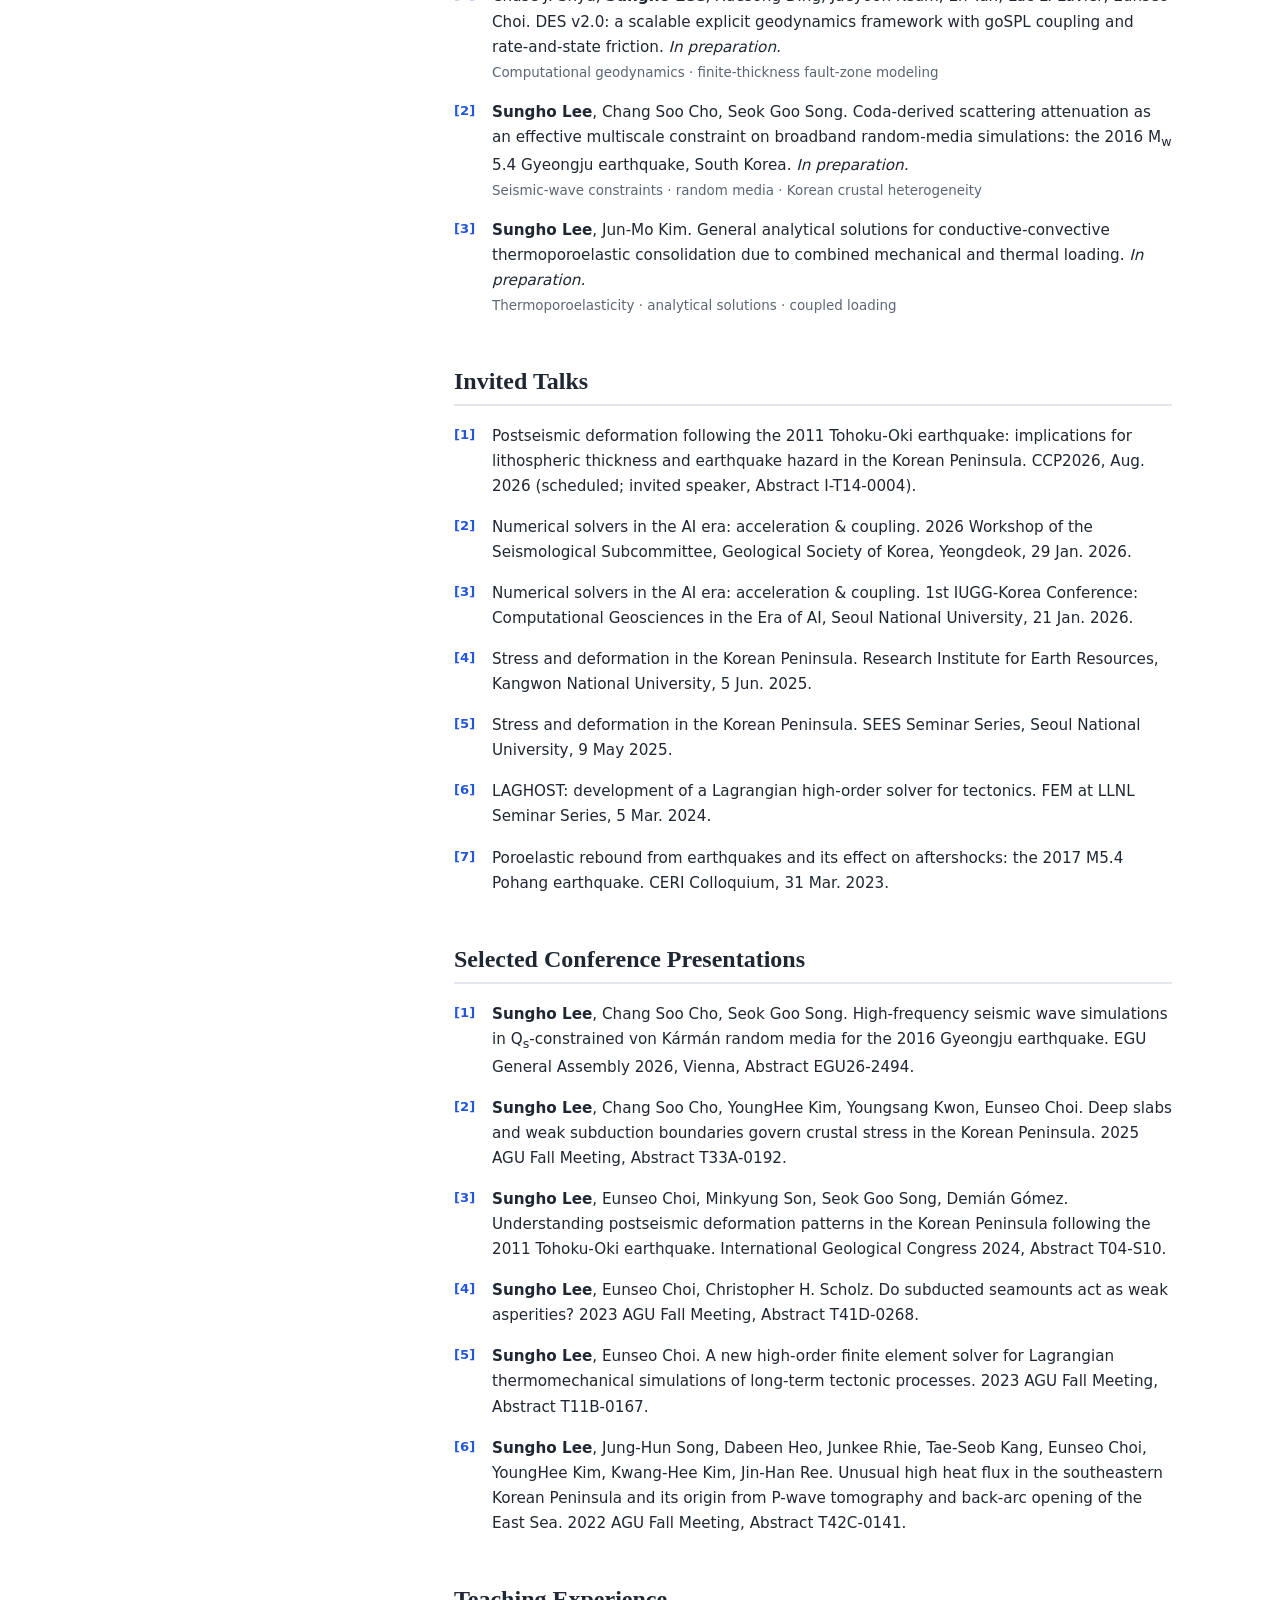
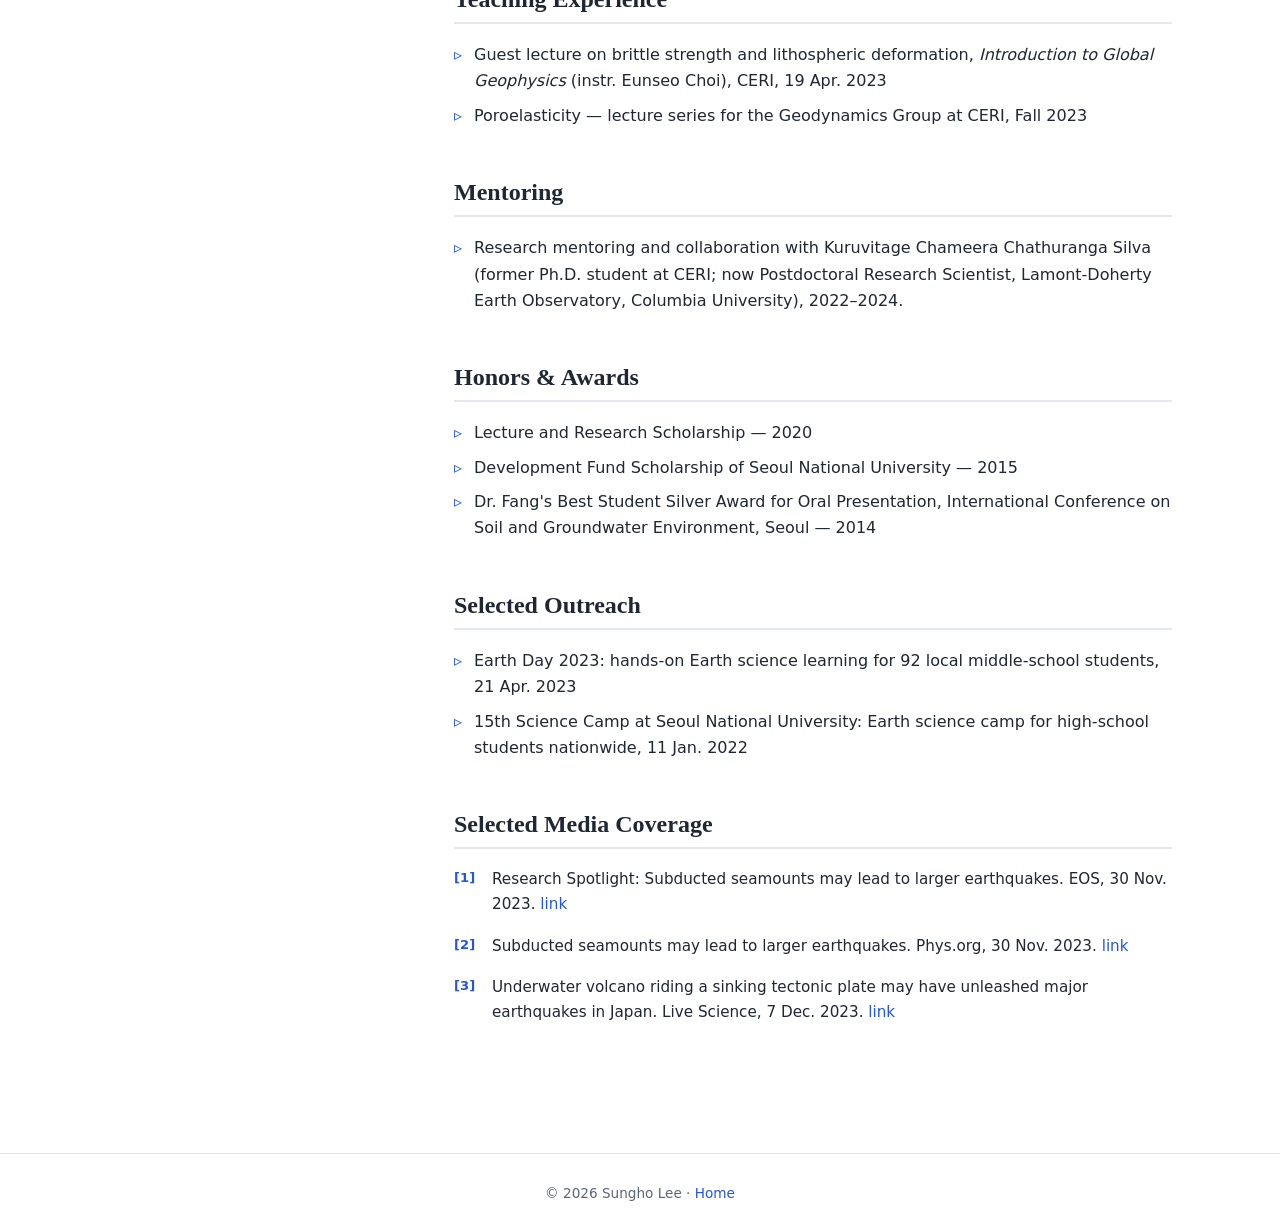
==== commit e97e2a83: "Split out research.html; lighten home (Research teaser); unify 3-page sidebar nav" ====
--- a/more.html
+++ b/more.html
@@ -25,8 +25,10 @@
       </div>
 
       <nav class="sidenav">
-        <a href="index.html" style="color:var(--accent);font-weight:600">← Home</a>
-        <a href="#articles">Journal Articles</a>
+        <a href="index.html">Home</a>
+        <a href="research.html">Research</a>
+        <a href="more.html" style="color:var(--accent);font-weight:600">Publications &amp; Activities</a>
+        <a href="#articles" style="margin-top:6px">Journal Articles</a>
         <a href="#articles-kr">Articles (Korean)</a>
         <a href="#inprep">In Preparation</a>
         <a href="#talks">Invited Talks</a>
--- a/style.css
+++ b/style.css
@@ -86,6 +86,12 @@
 ul.clean li::before { content: "▹"; position: absolute; left: 0; color: var(--accent); }
 ul.clean li b { color: var(--text); }
 
+/* cards (research directions) */
+.cards { display: grid; grid-template-columns: 1fr; gap: 16px; margin-top: 6px; }
+.card { background: var(--bg-soft); border: 1px solid var(--border); border-radius: var(--radius); padding: 20px 24px; }
+.card h3 { font-size: 1.12rem; margin-bottom: 10px; }
+.card p { color: var(--muted); line-height: 1.85; }
+
 /* timeline (education / appointments) */
 .entry { margin-bottom: 16px; }
 .entry .row { display: flex; justify-content: space-between; gap: 16px; flex-wrap: wrap; }
@@ -110,6 +116,12 @@
 
 .note { color: var(--muted); font-size: .9rem; }
 
+/* news */
+ul.news { list-style: none; }
+ul.news li { padding: 12px 0; border-bottom: 1px solid var(--border); }
+ul.news li:last-child { border-bottom: none; }
+ul.news .date { display: inline-block; color: var(--accent); font-weight: 700; font-size: .82rem; margin-right: 10px; }
+
 /* media (videos / figures) — one per row so they're large */
 .media-grid { display: grid; grid-template-columns: 1fr; gap: 22px; margin-top: 24px; }
 figure.media { margin: 0; border: 1px solid var(--border); border-radius: var(--radius); overflow: hidden; background: var(--bg); }
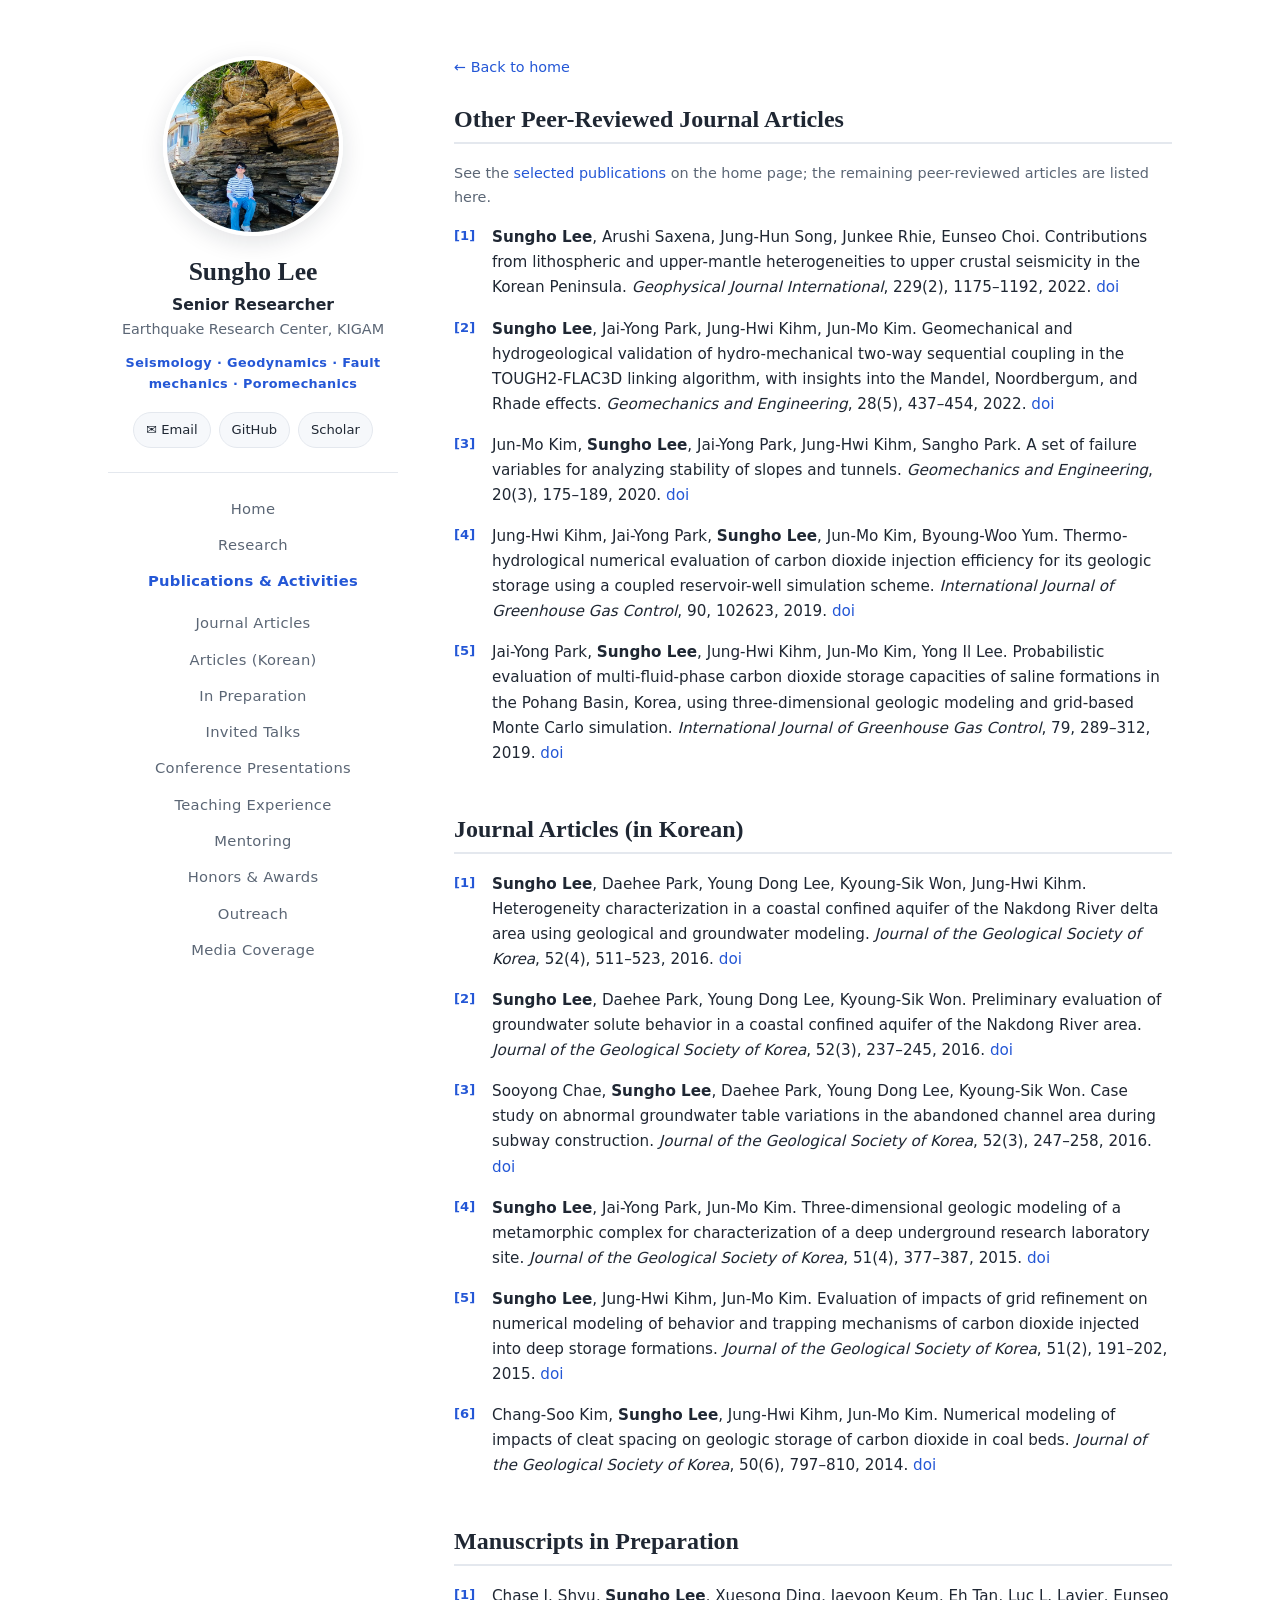
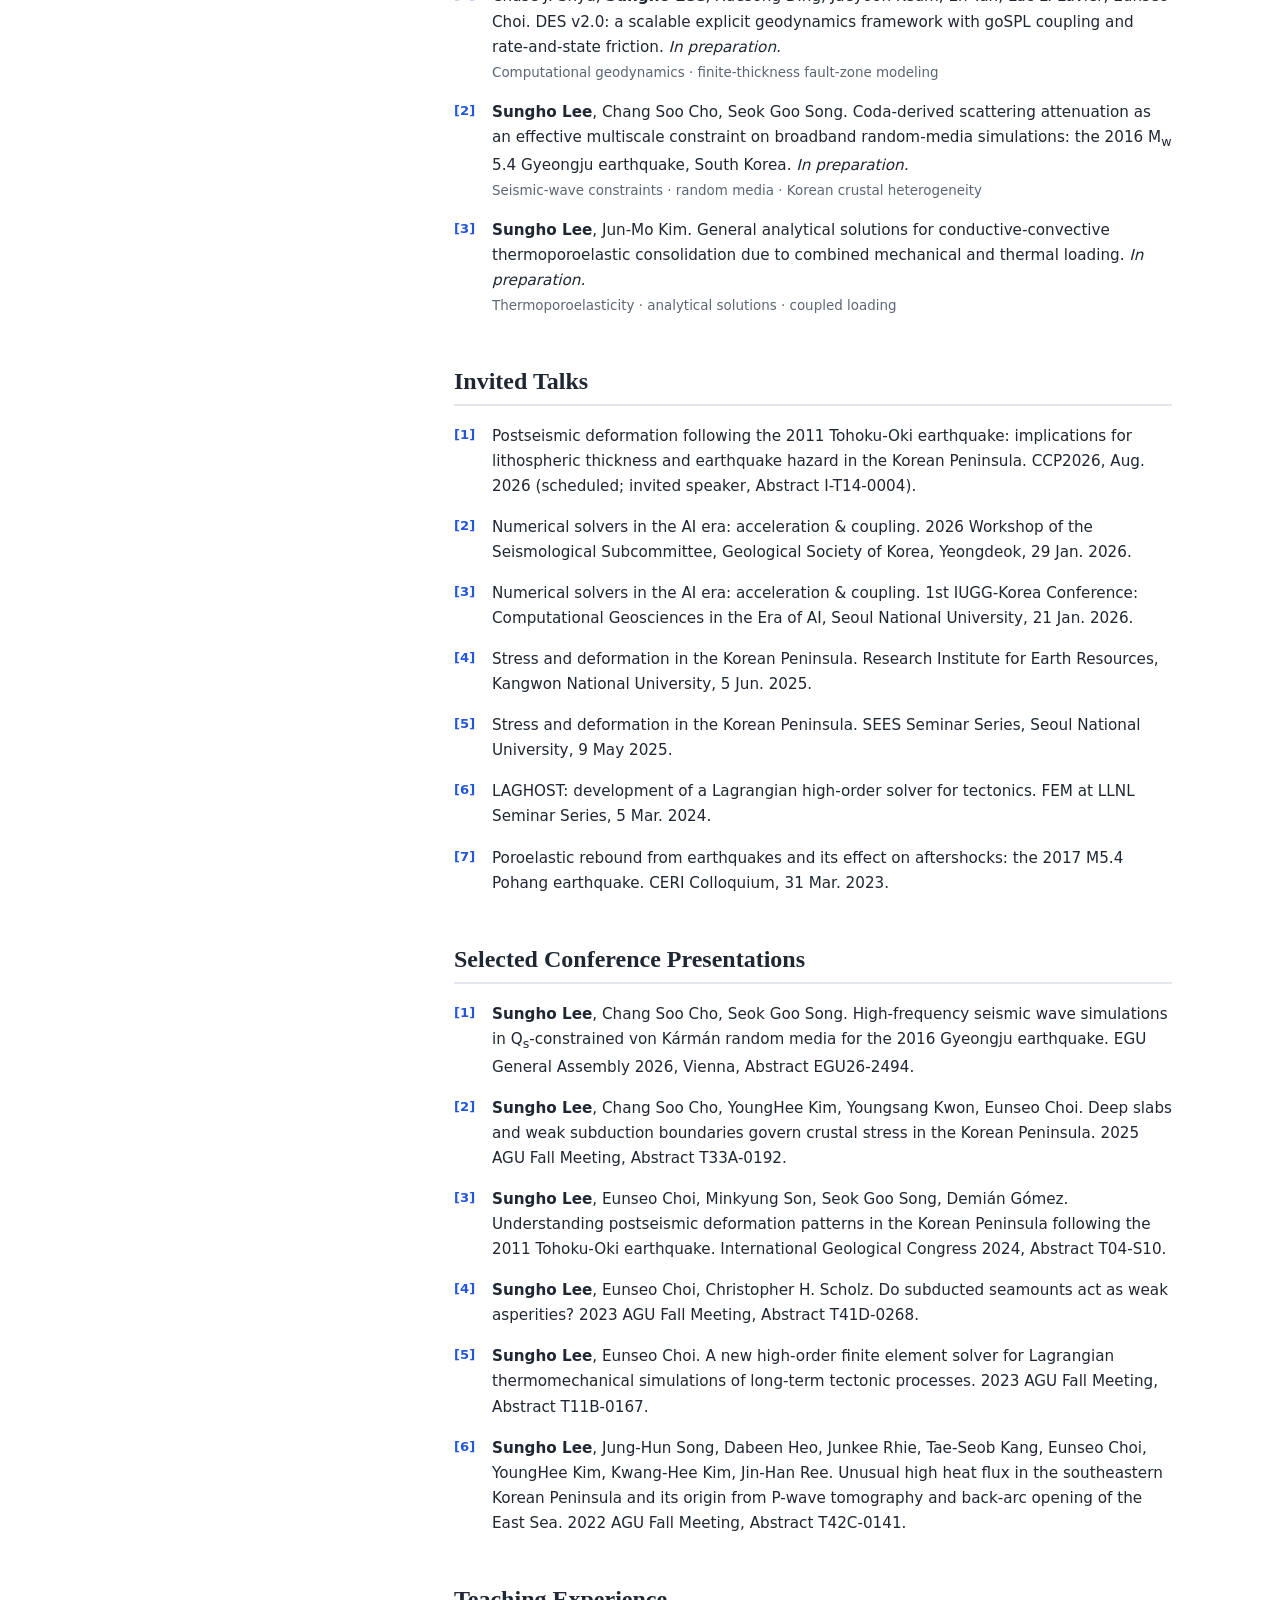
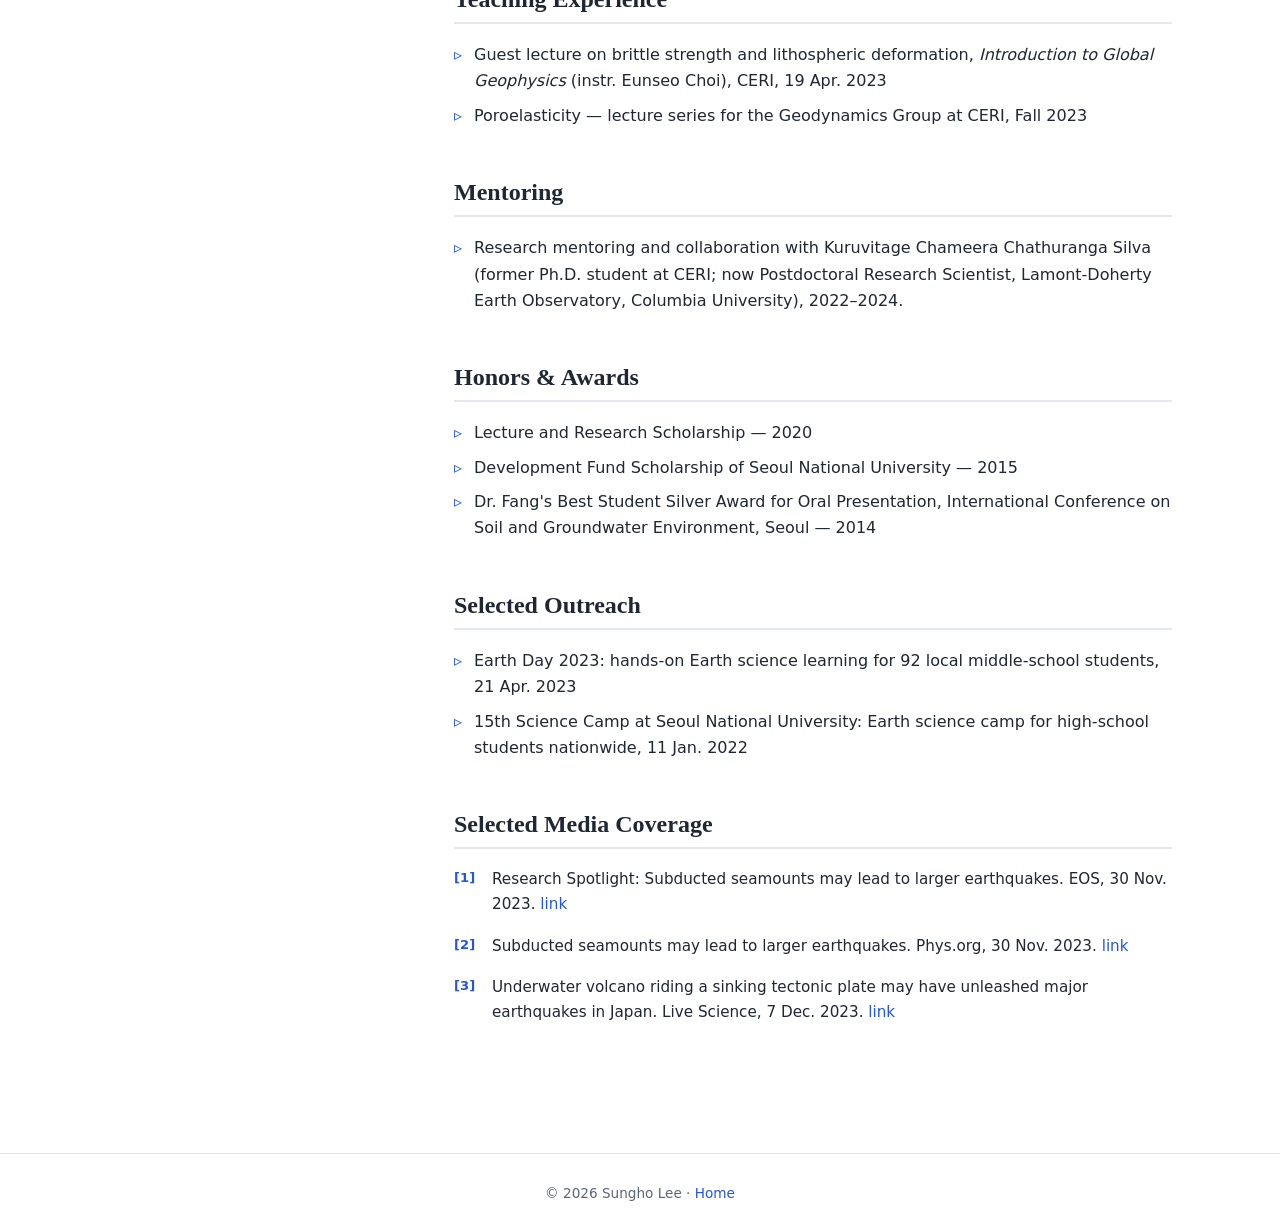
==== commit cff73be7: "Add Poromechanics to research-identity tagline" ====
--- a/more.html
+++ b/more.html
@@ -16,7 +16,7 @@
       <h1 class="profile-name">Sungho Lee</h1>
       <div class="profile-title">Senior Researcher</div>
       <div class="profile-affil"><a href="https://www.kigam.re.kr/english/" target="_blank" rel="noopener">Earthquake Research Center, KIGAM</a></div>
-      <div class="profile-tagline">Seismology · Geodynamics · Fault mechanics</div>
+      <div class="profile-tagline">Seismology · Geodynamics · Fault mechanics · Poromechanics</div>
 
       <div class="links">
         <a href="mailto:slee91@kigam.re.kr">✉ Email</a>
